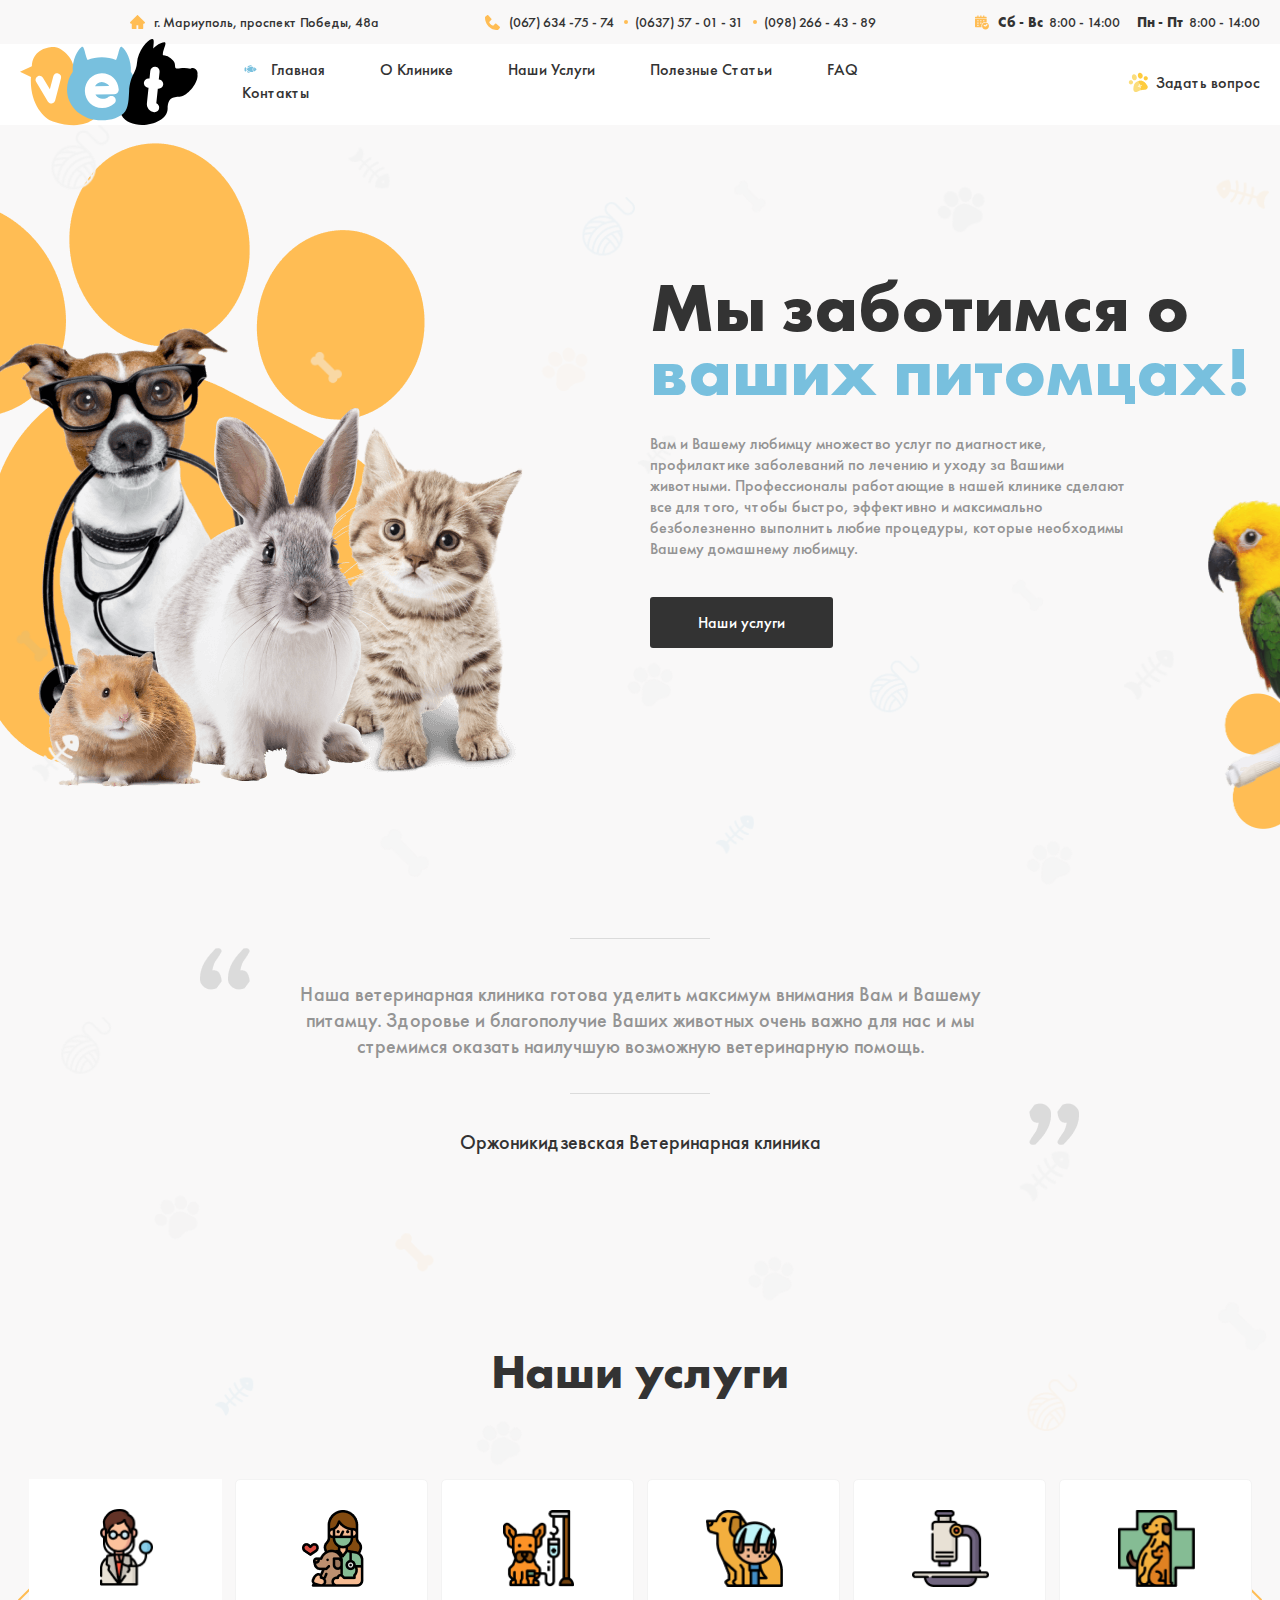
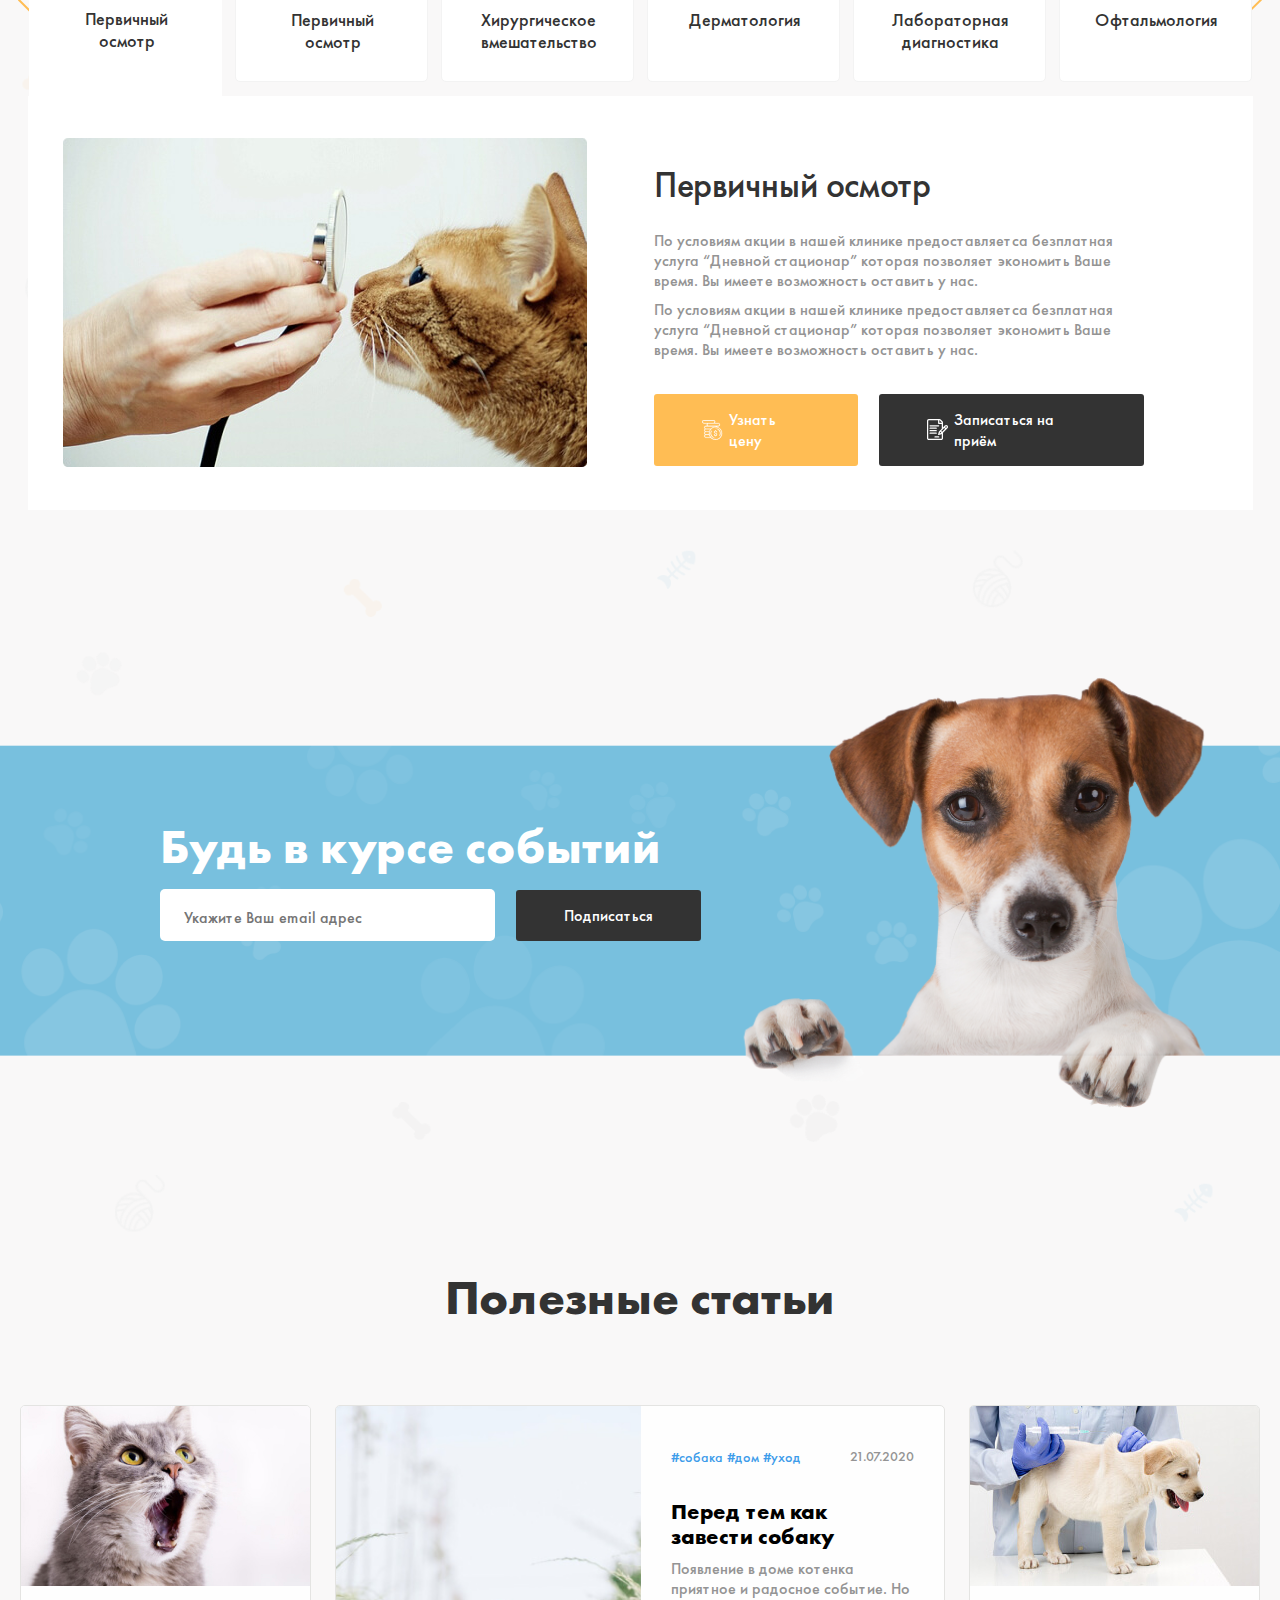
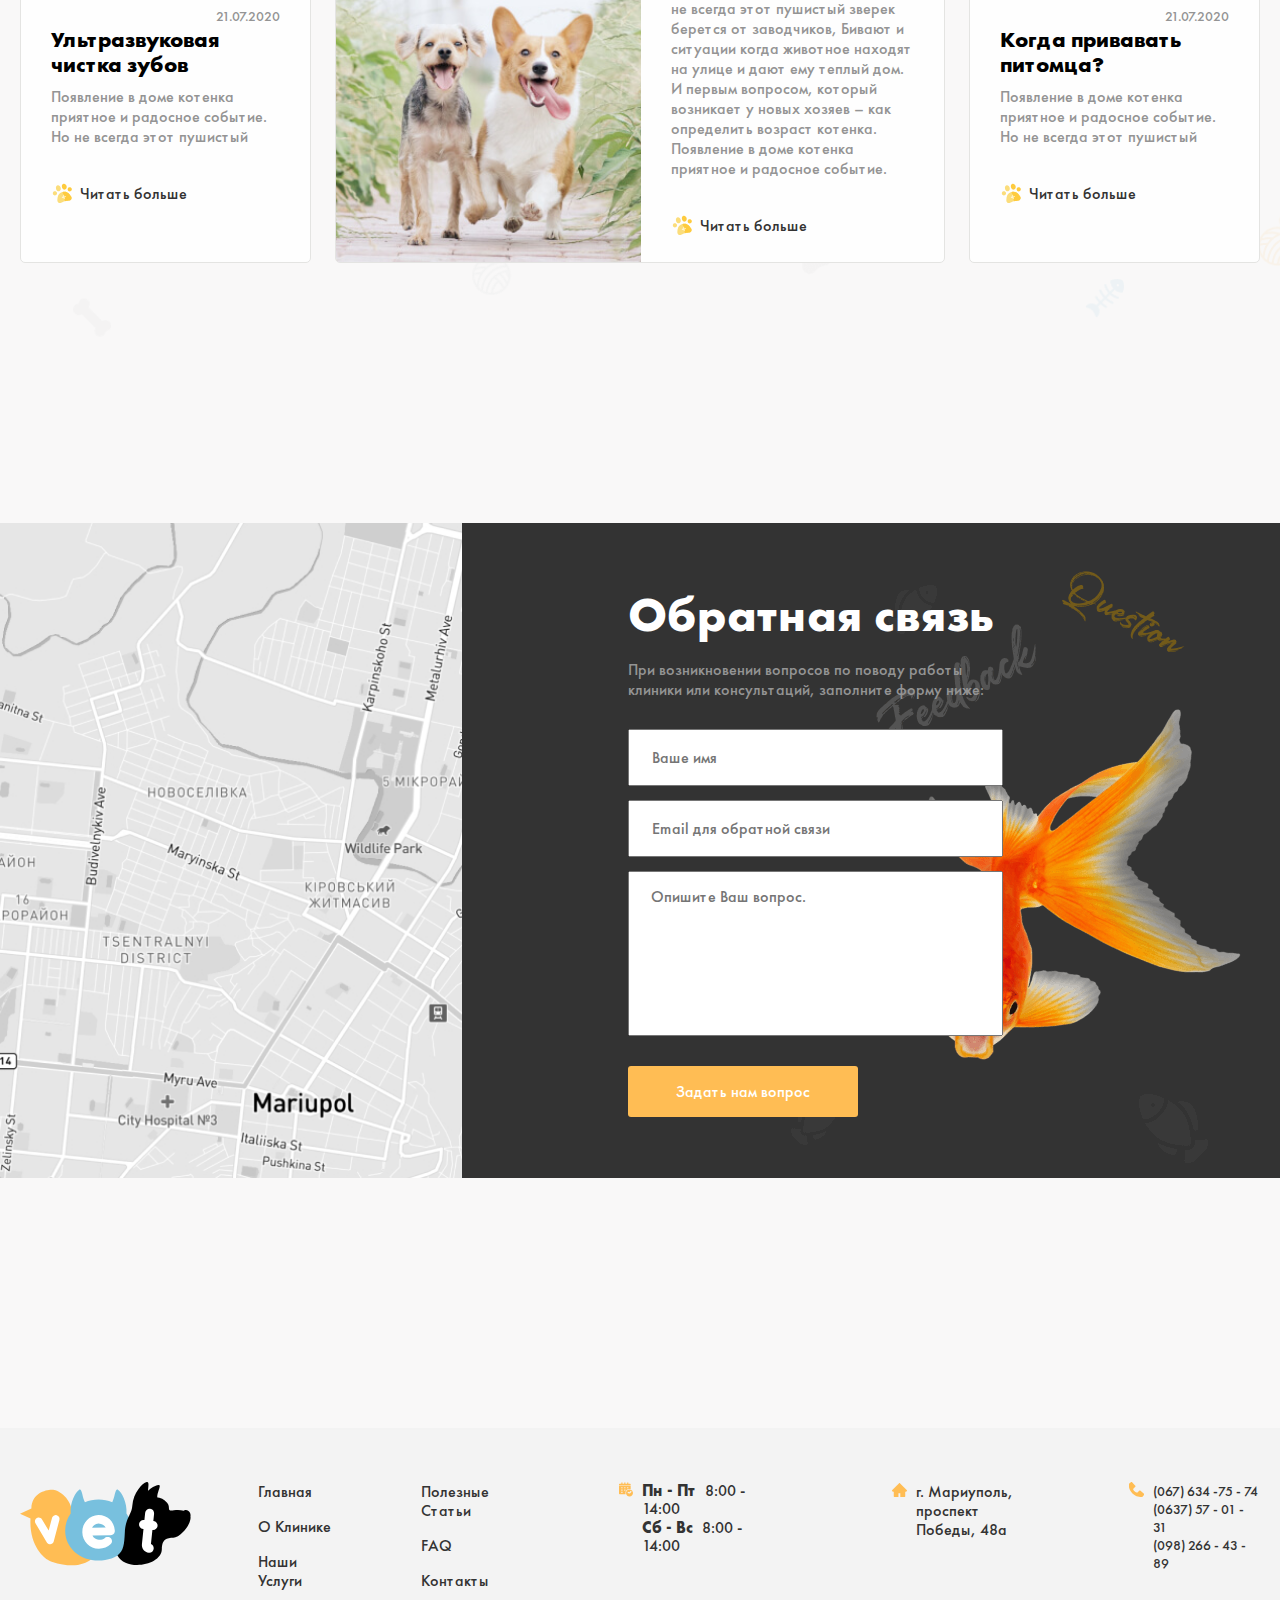
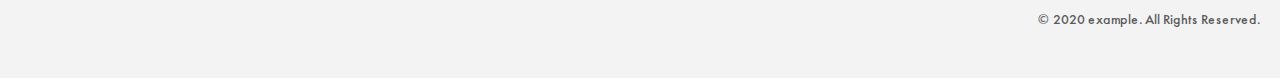
==== index.html @ fc218522 "first commit" ====
<!DOCTYPE html>
<html lang="en">

<head>
  <meta charset="UTF-8" />
  <meta name="viewport" content="width=device-width, initial-scale=1.0" />
  <title>Document</title>
  <!-- <link rel="stylesheet" href="./css/normalize.css" /> -->
  <link rel="stylesheet" href="./css/style.min.css">
  <!-- <link rel="stylesheet" href="./css/style.css" /> -->
</head>

<body>
  <!-- header site-->
  <header class="header">
    <div class="header__top">
      <div class="container header__top-container">
        <address class="header__top-address">г. Мариуполь, проспект Победы, 48а
        </address>
        <ul class="header__top-tel-list">
          <li class="header__top-tel-item">
            <a class="phone-link" href="tel:+0676347574">(067) 634 -75 - 74
            </a>
          </li>
          <li class="header__top-tel-item">
            <a class="phone-link" href="tel:+063757131">(0637) 57 - 01 - 31
            </a>
          </li>
          <li class="header__top-tel-item">
            <a class="phone-link" href="tel:+0982664389">(098) 266 - 43 - 89
            </a>
          </li>
        </ul>
        <ul class="header__top-time-list">
          <li class="header__top-time-item">
            <p class="header__top-time-text">
              <span class="time-day">Сб - Вс
              </span> 8:00 - 14:00</p>
          </li>
          <li class="header__top-time-item">
            <p class="header__top-time-text">
              <span class="time-day">Пн - Пт
              </span> 8:00 - 14:00</p>
          </li>
        </ul>
      </div>
    </div> <!-- header__top -->

    <div class="header__bottom ">
      <div class="container header__bottom-container">
        <nav class="nav">
          <a class="logo-link" href="index.html">
            <img class="logo-link__img" src="./img/logo.svg" alt="site logo" width="178" height="86">
          </a>
          <ul class="nav__list">
            <li class="nav__item nav__item--active ">
              <a class="nav__link" href="#">Главная</a>
            </li>
            <li class="nav__item">
              <a class="nav__link" href="#">О Клинике</a>
            </li>
            <li class="nav__item">
              <a class="nav__link" href="#">Наши Услуги</a>
            </li>
            <li class="nav__item">
              <a class="nav__link" href="#">Полезные Статьи</a>
            </li>
            <li class="nav__item">
              <a class="nav__link" href="#">FAQ</a>
            </li>
            <li class="nav__item">
              <a class="nav__link" href="#">Контакты</a>
            </li>
          </ul>
          <a href="#" class="nav__question-link">Задать вопрос</a>
        </nav>
      </div>
    </div> <!-- header__bottom -->
  </header>
  <main class="main">
    <!-- intro -->
    <section class="intro">
      <div class="container">
        <div class="intro__info">
          <h1 class="intro__header">Мы заботимся о <span class="intro__header-span">ваших питомцах!</span> </h1>
          <p class="intro_desc">Вам и Вашему любимцу множество услуг по диагностике, профилактике заболеваний по лечению
            и
            уходу за Вашими животными. Профессионалы работающие в нашей клинике сделают все для того, чтобы быстро,
            эффективно и максимально безболезненно выполнить любие процедуры, которые необходимы Вашему домашнему
            любимцу.
          </p>
          <a href="#" class="btn btn-dark">Наши услуги</a>
        </div>
      </div>
    </section>
    <!-- reviews -->
    <section class="reviews">
      <div class="container reviews__container">
        <h2 class="visually-hidden">Reviews section</h2>
        <div class="review__info">
          <blockquote class="review__text">Наша ветеринарная клиника готова уделить максимум внимания Вам и Вашему
            питамцу. Здоровье и благополучие Ваших животных очень важно для нас и мы стремимся оказать наилучшую
            возможную ветеринарную помощь.</blockquote>
          <h3 class="review__title">Оржоникидзевская Ветеринарная клиника</h3>
        </div>
      </div>
    </section>
    <!-- services -->
    <section class="services">
      <div class="container services_container ">
        <h2 class="services__header">Наши услуги</h2>
        <button class="pagination__btn pagination__btn--prev" type="button" aria-label="prev button">
          <img class="pagination_img" src="./img/arrow-prev.svg" alt="arrow pre image" width="14" height="26">
        </button>
        <button class="pagination__btn pagination__btn--next" type="button" aria-label="next button">
          <img class="pagination_img" src="./img/arrow-next.svg" alt="arrow next  image" width="14" height="26">
        </button>
        <div class="slider">
          <ul class="services__top-list">
            <li class="services__top-list-item services__top-list-item--doctor services__top-list-item--active">
              <a href="#" class="services__top-list-link ">
                Первичный осмотр
              </a>
            </li>
            <li class="services__top-list-item services__top-list-item--show">
              <a href="#" class="services__top-list-link ">
                Первичный осмотр
              </a>
            </li>
            <li class="services__top-list-item services__top-list-item--operation">
              <a href="#" class="services__top-list-link ">
                Хирургическое вмешательство
              </a>
            </li>
            <li class="services__top-list-item services__top-list-item--dermo">
              <a href="#" class="services__top-list-link ">
                Дерматология
              </a>
            </li>
            <li class="services__top-list-item services__top-list-item--diag">
              <a href="#" class="services__top-list-link ">
                Лабораторная диагностика
              </a>
            </li>
            <li class="services__top-list-item services__top-list-item--plus">
              <a href="#" class="services__top-list-link ">
                Офтальмология </a>
            </li>
            <li class="none services__top-list-item services__top-list-item--show">
              <a href="#" class="services__top-list-link ">
                УЗИ
                диагностика
              </a>
            </li>
            <li class="none services__top-list-item services__top-list-item--operation">
              <a href="#" class="services__top-list-link ">
                Хирургическое вмешательство
              </a>
            </li>
            <li class="none services__top-list-item services__top-list-item--dermo">
              <a href="#" class="services__top-list-link ">
                Дерматология
              </a>
            </li>
            <li class="none services__top-list-item services__top-list-item--diag">
              <a href="#" class="services__top-list-link ">
                Лабораторная диагностика
              </a>
            </li>
            <li class="none services__top-list-item services__top-list-item--plus">
              <a href="#" class="services__top-list-link ">
                Офтальмология </a>
            </li>
          </ul>
          <ul class="services__bottom-list">
            <li class="none services__bottom-item">
              <img src="./img/slider-img.jpg" alt="slider img" class="services__bottom-img" width="524" height="329"
                srcset="./img/slider-img.jpg 1x, ./img/slider-img@2.jpg 2x">
              <div class="services__bottom-info">
                <h3 class="services__bottom-header">Первичный осмотр</h3>
                <p class="services__bottom-desc">
                  По условиям акции в нашей клинике предоставляетса безплатная услуга “Дневной стационар” которая
                  позволяет экономить Ваше время. Вы имеете возможность оставить у нас.
                </p>
                <p class="services__bottom-desc services__bottom-desc-last">
                  По условиям акции в нашей клинике предоставляетса безплатная услуга “Дневной стационар” которая
                  позволяет экономить Ваше время. Вы имеете возможность оставить у нас.
                </p>
                <div class="services__bottom-links">
                  <a href="#" class="btn btn-gold btn-money">Узнать цену</a>
                  <a href="#" class="btn btn-dark btn-apply">Записаться на приём</a>
                </div>
              </div>
            </li>
          </ul>
        </div>
      </div>
    </section>
    <!-- notifications -->
    <section class="notifications">
      <div class="container notifications_container">
        <div>
          <h2 class="notifications_header">Будь в курсе событий</h2>
          <form action="https://echo.htmlacademy.ru" method="POST" class="notifications_form">
            <input type="email" name="email" aria-label="email input" placeholder="Укажите Ваш email адрес"
              class="notifications_form-input" pattern="^([a-z0-9_\.-]+)@([\da-z\.-]+)\.([a-z\.]{2,6})$" required>
            <button class="btn btn-dark" type="submit" aria-label="subscribe button">Подписаться</button>
          </form>
        </div>
      </div>
    </section>
    <!-- articles -->
    <section class="articles">
      <div class="container">
        <h2 class="articles__header">Полезные статьи</h2>
        <ul class="articles__list">
          <li class="articles__item ">
            <img class="articles_img" src="./img/mushuk.jpg" alt="mushuk" width="305" height="180"
              srcset="./img/mushuk.jpg 1x, ./img/mushuk@2x.jpg 2x">
            <div class="articles_info">
              <div class="flex__time">
                <div class="hashtag">
                  <a href="#" class="hashtag__link">#собака</a>
                  <a href="#" class="hashtag__link">#дом</a>
                  <a href="#" class="hashtag__link">#уход </a>
                </div>
                <time class="articles__time" datetime="2001-05-15 19:00">21.07.2020</time>
              </div>
              <h3 class="articles__title">
                Ультразвуковая чистка зубов
              </h3>
              <p class="artices__desc">Появление в доме котенка приятное и радосное событие. Но не всегда этот пушистый
                зверек берется от заводчиков, Бивают и ситуации когда животное находят на улице и дают ему теплый дом. И
                первым вопросом, который возникает у новых хозяев – как определить возраст котенка. Появление в доме
                котенка приятное и радосное событие.</p>
              <a href="#" class="articles__link">Читать больше</a>
            </div>
          </li>
          <li class="articles__item articles__item--active">
            <img class="articles_img" src="./img/run.jpg" alt="run" width="305" height="180"
              srcset="./img/run.jpg 1x, ./img/run@2x.jpg 2x">
            <div class="articles_info">
              <div class="flex__time">
                <div class="hashtag">
                  <a href="#" class="hashtag__link">#собака</a>
                  <a href="#" class="hashtag__link">#дом</a>
                  <a href="#" class="hashtag__link">#уход </a>
                </div>
                <time class="articles__time" datetime="2001-05-15 19:00">21.07.2020</time>
              </div>
              <h3 class="articles__title">
                Перед тем как завести собаку </h3>
              <p class="artices__desc">Появление в доме котенка приятное и радосное событие. Но не всегда этот пушистый
                зверек берется от заводчиков, Бивают и ситуации когда животное находят на улице и дают ему теплый дом. И
                первым вопросом, который возникает у новых хозяев – как определить возраст котенка. Появление в доме
                котенка приятное и радосное событие.</p>
              <a href="#" class="articles__link">Читать больше</a>
            </div>
          </li>
          <li class="articles__item ">
            <img class="articles_img" src="./img/kuchuk-dori.jpg" alt="kuchuk dori " width="305" height="180"
              srcset="./img/kuchuk-dori.jpg 1x, ./img/kuchuk-dori@2x.jpg 2x">
            <div class="articles_info">
              <div class="flex__time">
                <div class="hashtag">
                  <a href="#" class="hashtag__link">#собака</a>
                  <a href="#" class="hashtag__link">#дом</a>
                  <a href="#" class="hashtag__link">#уход </a>
                </div>
                <time class="articles__time" datetime="2001-05-15 19:00">21.07.2020</time>
              </div>
              <h3 class="articles__title">
                Когда привавать питомца? </h3>
              <p class="artices__desc">Появление в доме котенка приятное и радосное событие. Но не всегда этот пушистый
                зверек берется от заводчиков, Бивают и ситуации когда животное находят на улице и дают ему теплый дом. И
                первым вопросом, который возникает у новых хозяев – как определить возраст котенка. Появление в доме
                котенка приятное и радосное событие..</p>
              <a href="#" class="articles__link">Читать больше</a>
            </div>
          </li>
        </ul>
      </div>
    </section>
    <!-- contact -->
    <section class="contact">
      <a href="https://yandex.uz/maps/-/CCh~UnA" class="map_link">
        <img class="map_img" src="./img/map.jpg" alt="yandex map " width="462" height="652"
          srcset="./img/map.jpg 1x, ./img/map@2x.jpg 2x">
      </a>
      <div class="contact__info">
        <h2 class="contact_header">Обратная связь</h2>
        <p class="contact_desc">При возникновении вопросов по поводу работы клиники или консультаций, заполните форму
          ниже:</p>
        <form action="https://echo.htmlacademy.ru" method="POST" class="contact_form">
          <input type="text" name="name" aria-label="name input" placeholder="Ваше имя" class="contact_form-input"
            required>
          <input type="email" name="email" aria-label="email input" placeholder="Email для обратной связи"
            class="contact_form-input" required>
          <textarea class="contact_form-textarea" name="textarea" aria-label="Опишите Ваш вопрос."
            placeholder="Опишите Ваш вопрос." minlength="3" required></textarea>
          <button class="btn btn-gold btn-contact" type="submit" aria-label="Задать нам вопрос">Задать нам
            вопрос</button>
        </form>
      </div>
    </section>
  </main>
  <footer class="footer">
    <div class="container ">
      <div class="footer_container">
        <a class="logo-link-footer" href="index.html">
          <img class="logo-link__img" src="./img/logo.svg" alt="site logo" width="178" height="86">
        </a>
        <ul class="nav__list-foter">
          <li class="nav__item-footer">
            <a class="nav__link-footer" href="#">Главная</a>
          </li>
          <li class="nav__item-footer">
            <a class="nav__link-footer" href="#">О Клинике</a>
          </li>
          <li class="nav__item-footer">
            <a class="nav__link-footer" href="#">Наши Услуги</a>
          </li>
        </ul>
        <ul class="nav__list-foter">
          <li class="nav__item-footer">
            <a class="nav__link-footer" href="#">Полезные Статьи</a>
          </li>
          <li class="nav__item-footer">
            <a class="nav__link-footer" href="#">FAQ</a>
          </li>
          <li class="nav__item-footer">
            <a class="nav__link-footer" href="#">Контакты</a>
          </li>
        </ul>
        <div class="footer-time-list-wrapper">
          <ul class=" footer-time-list ">
            <li class="footer-time-item">
              <p class="footer-time-text">
                <span class="time-day">Пн - Пт
                </span> 8:00 - 14:00</p>
            </li>
            <li class="footer-time-item">
              <p class="footer-time-text">
                <span class="time-day">Сб - Вс
                </span> 8:00 - 14:00</p>
            </li>
          </ul>
        </div>
        <address class="footer-address">г. Мариуполь, проспект Победы, 48а
        </address>
        <div class="footer-tel-list-wrapper">
          <ul class="footer-tel-list ">
            <li class="footer-tel-item footer-tel-item">
              <a class="footer-phone-link" href="tel:+0676347574">(067) 634 -75 - 74
              </a>
            </li>
            <li class="footer-tel-item">
              <a class="footer-phone-link" href="tel:+063757131">(0637) 57 - 01 - 31
              </a>
            </li>
            <li class="footer-tel-item">
              <a class="footer-phone-link" href="tel:+0982664389">(098) 266 - 43 - 89
              </a>
            </li>
          </ul>
        </div>
      </div>
      <p class="copy">© 2020 example. All Rights Reserved.</p>
    </div>
  </footer>
</body>

</html>
---- css/style.min.css ----
/*! normalize.css v8.0.1 | MIT License | github.com/necolas/normalize.css */html{line-height:1.15;-webkit-text-size-adjust:100%}body{margin:0}main{display:block}h1{font-size:2em;margin:.67em 0}hr{-webkit-box-sizing:content-box;box-sizing:content-box;height:0;overflow:visible}pre{font-family:monospace,monospace;font-size:1em}a{background-color:transparent}abbr[title]{border-bottom:none;text-decoration:underline;-webkit-text-decoration:underline dotted;text-decoration:underline dotted}b,strong{font-weight:bolder}code,kbd,samp{font-family:monospace,monospace;font-size:1em}small{font-size:80%}sub,sup{font-size:75%;line-height:0;position:relative;vertical-align:baseline}sub{bottom:-.25em}sup{top:-.5em}img{border-style:none}button,input,optgroup,select,textarea{font-family:inherit;font-size:100%;line-height:1.15;margin:0}button,input{overflow:visible}button,select{text-transform:none}[type=button],[type=reset],[type=submit],button{-webkit-appearance:button}[type=button]::-moz-focus-inner,[type=reset]::-moz-focus-inner,[type=submit]::-moz-focus-inner,button::-moz-focus-inner{border-style:none;padding:0}[type=button]:-moz-focusring,[type=reset]:-moz-focusring,[type=submit]:-moz-focusring,button:-moz-focusring{outline:1px dotted ButtonText}fieldset{padding:.35em .75em .625em}legend{-webkit-box-sizing:border-box;box-sizing:border-box;color:inherit;display:table;max-width:100%;padding:0;white-space:normal}progress{vertical-align:baseline}textarea{overflow:auto}[type=checkbox],[type=radio]{-webkit-box-sizing:border-box;box-sizing:border-box;padding:0}[type=number]::-webkit-inner-spin-button,[type=number]::-webkit-outer-spin-button{height:auto}[type=search]{-webkit-appearance:textfield;outline-offset:-2px}[type=search]::-webkit-search-decoration{-webkit-appearance:none}::-webkit-file-upload-button{-webkit-appearance:button;font:inherit}details{display:block}summary{display:list-item}template{display:none}[hidden]{display:none}@font-face{font-family:"Futura PT Book";src:url(../fonts) format("woff2"),url(../fonts/FuturaPT-Book.woff) format("woff");font-weight:400;font-style:normal;font-display:swap}@font-face{font-family:"Futura PT";src:url(../fonts/FuturaPT-Bold.woff2) format("woff2"),url(../fonts/FuturaPT-Bold.woff) format("woff");font-weight:700;font-style:normal;font-display:swap}@font-face{font-family:"Futura PT";src:url(../fonts/FuturaPT-Medium.woff2) format("woff2"),url(../fonts/FuturaPT-Medium.woff) format("woff");font-weight:500;font-style:normal;font-display:swap}html{-webkit-box-sizing:border-box;box-sizing:border-box;scroll-behavior:smooth}*,::after,::before{-webkit-box-sizing:inherit;box-sizing:inherit}body{padding:0;margin:0;font-family:"Futura PT",Arial,sans-serif;font-size:16px;color:#333;background-color:#f9f8f8;background-image:url(../img/body-bg-left.png),url(../img/body-bg-right.png);background-repeat:no-repeat;background-size:870px 835px,320px 430px;background-position:left calc(50% - 520px) top 10px,right calc(50% - 700px) top 500px}img{max-width:100%;height:auto}.visually-hidden{position:absolute;width:1px;height:1px;margin:-1px;border:0;padding:0;clip:rect(0 0 0 0);overflow:hidden}.container{max-width:1350px;padding-left:20px;padding-right:20px;margin-left:auto;margin-right:auto}.header__top{padding-top:13px;padding-bottom:13px}.header__top-container{display:-webkit-box;display:-ms-flexbox;display:flex;-webkit-box-align:center;-ms-flex-align:center;align-items:center;-webkit-box-pack:end;-ms-flex-pack:end;justify-content:flex-end}.header__top-address{font-weight:500;font-style:normal;font-size:14px;line-height:18px;display:-webkit-box;display:-ms-flexbox;display:flex;-webkit-box-align:center;-ms-flex-align:center;align-items:center;margin-right:106px}.header__top-address::before{content:"";width:15px;height:15px;margin-right:9px;display:inline-block;vertical-align:baseline;background-image:url(../img/location-img.svg);background-repeat:no-repeat;background-position:center center;background-size:contain}.header__top-tel-list{margin-top:0;margin-bottom:0;margin-right:98px;padding-left:0;list-style:none;display:-webkit-box;display:-ms-flexbox;display:flex;-webkit-box-align:center;-ms-flex-align:center;align-items:center}.header__top-tel-list::before{content:"";width:15px;height:15px;display:inline-block;vertical-align:baseline;background-image:url(../img/tel-img.svg);background-repeat:no-repeat;background-position:center center;background-size:contain}.header__top-tel-item{margin-left:9px}.phone-link{display:block;text-decoration:none;color:#333;font-weight:500;font-size:14px;line-height:18px;display:-webkit-box;display:-ms-flexbox;display:flex;-webkit-box-align:center;-ms-flex-align:center;align-items:center}.phone-link:hover{color:#ffbd54}.phone-link:active{opacity:.6}.header__top-tel-item:not(:first-child) .phone-link::before{content:"";width:5px;height:5px;margin-right:7px;display:inline-block;vertical-align:baseline;background-image:url(../img/phone-link-img.svg);background-repeat:no-repeat;background-position:center center;background-size:4px 4px}.header__top-time-list{margin-top:0;margin-bottom:0;padding-left:0;list-style:none;display:-webkit-box;display:-ms-flexbox;display:flex;-webkit-box-align:center;-ms-flex-align:center;align-items:center}.header__top-time-list::before{content:"";width:15px;height:15px;margin-right:9px;display:inline-block;vertical-align:baseline;background-image:url(../img/working-time-img.svg);background-repeat:no-repeat;background-position:center center;background-size:contain}.header__top-time-item:not(:last-child){margin-right:17px}.header__top-time-text{font-weight:500;font-size:14px;line-height:18px;display:-webkit-box;display:-ms-flexbox;display:flex;-webkit-box-align:center;-ms-flex-align:center;align-items:center;margin-top:0;margin-bottom:0}.time-day{font-weight:700;margin-right:5px}.header__bottom{background-color:#fff;padding-top:15px;padding-bottom:20px}.header__bottom-container{display:-webkit-box;display:-ms-flexbox;display:flex;-webkit-box-align:center;-ms-flex-align:center;align-items:center}.nav{display:-webkit-box;display:-ms-flexbox;display:flex;-webkit-box-align:center;-ms-flex-align:center;align-items:center;width:100%;position:relative}.logo-link{position:absolute}.logo-link:hover{opacity:.8}.logo-link:active{opacity:.6}.logo-link__img{display:block;top:0;left:0}.nav__list{margin-top:0;margin-bottom:0;margin-left:auto;margin-right:160px;padding-left:0;list-style:none;display:-webkit-box;display:-ms-flexbox;display:flex;-webkit-box-align:center;-ms-flex-align:center;align-items:center;width:725px;-ms-flex-wrap:wrap;flex-wrap:wrap}.nav__item:not(:last-child){margin-right:55px}.nav__item{margin-bottom:2px}.nav__link{display:block;font-weight:500;text-decoration:none;font-size:16px;line-height:21px;color:#333;display:-webkit-box;display:-ms-flexbox;display:flex;-webkit-box-align:center;-ms-flex-align:center;align-items:center;position:relative}.nav__link::after{content:"";width:100%;height:4px;margin-right:14px;display:none;background-color:#f4ffad;position:absolute;bottom:0;left:0}.nav__link:hover::after{display:block}.nav__link:active{opacity:.6}.nav__link::before{content:"";width:15px;height:15px;margin-right:14px;display:none;background-image:url(../img/active-img.svg);background-repeat:no-repeat;background-position:center center;background-size:contain}.nav__item--active .nav__link::before{display:block}.nav__question-link{text-decoration:none;font-weight:500;font-size:16px;line-height:21px;text-align:right;color:#333;display:-webkit-box;display:-ms-flexbox;display:flex;-webkit-box-align:center;-ms-flex-align:center;align-items:center}.nav__question-link::before{content:"";width:24px;height:24px;margin-right:5px;display:inline-block;vertical-align:baseline;background-image:url(../img/pet.svg);background-repeat:no-repeat;background-position:center center;background-size:contain}.main{background-image:url(../img/bg.png);background-size:cover}.intro{padding-top:150px;padding-bottom:150px}.intro__info{width:610px;margin-left:auto}.intro__header{font-weight:700;font-size:70px;line-height:64px;color:#333;margin-top:0;margin-bottom:30px}.intro__header-span{color:#78c0de}.intro_desc{font-weight:400;font-size:16px;line-height:21px;color:#949494;margin-top:0;margin-bottom:38px;width:495px}.btn{padding:15px 48px;text-decoration:none;font-weight:500;font-size:16px;line-height:21px;color:#fff;border-radius:3px;border:none;display:-webkit-inline-box;display:-ms-inline-flexbox;display:inline-flex;-webkit-box-align:center;-ms-flex-align:center;align-items:center}.btn:hover{cursor:pointer}.btn:active{opacity:.6}.btn-dark{background-color:#333}.btn-dark:hover{color:#333;background-color:#ffbd54}.btn-gold:hover{color:#ffbd54;background-color:#333}.btn-gold{background-color:#ffbd54}.reviews{padding-top:140px;padding-bottom:140px}.reviews__container{background-image:url(../img/qosh-och.png),url(../img/qosh-yop.png);background-repeat:no-repeat;background-position:left 200px top 10px,right 200px bottom 10px}.review__info{width:753px;margin-left:auto;margin-right:auto;text-align:center}.review__text{font-weight:400;font-size:20px;line-height:26px;text-align:center;color:#949494;margin-top:0;margin-bottom:35px;margin-left:0;margin-right:0;padding-top:43px;padding-bottom:35px;position:relative}.review__text::before{content:"";width:140px;height:1px;display:inline-block;vertical-align:baseline;position:absolute;top:0;left:50%;-webkit-transform:translateX(-50%);-ms-transform:translateX(-50%);transform:translateX(-50%);background-color:#dbdbdb}.review__text::after{content:"";width:140px;height:1px;display:inline-block;vertical-align:baseline;position:absolute;bottom:0;left:50%;-webkit-transform:translateX(-50%);-ms-transform:translateX(-50%);transform:translateX(-50%);background-color:#dbdbdb}.review__title{font-weight:500;font-size:20px;line-height:26px;margin-top:0;margin-bottom:0}.services{padding-top:50px;padding-bottom:127px}.services_container{position:relative}.slider{width:1225px;margin-left:auto;margin-right:auto}.services__header{text-align:center;font-weight:700;font-size:48px;line-height:54px;color:#333;margin-bottom:80px;margin-top:0}.pagination__btn{border:none;background-color:transparent;width:50px;height:50px;display:block}.pagination_img{display:inline-block;vertical-align:middle}.pagination__btn:hover{background:#fff;cursor:pointer}.pagination__btn:active{opacity:.6}.pagination__btn--prev{position:absolute;top:30%;left:0}.pagination__btn--next{position:absolute;top:30%;right:0}.services__top-list{margin-top:0;margin-bottom:0;padding-left:0;list-style:none;display:-webkit-box;display:-ms-flexbox;display:flex;-webkit-box-pack:center;-ms-flex-pack:center;justify-content:center}.services__top-list-item:not(:nth-child(6)){margin-right:13px}.services__top-list-item{text-align:center;width:193px;min-height:201px;margin-bottom:14px;position:relative;z-index:1;border:1px solid #f3f3f3;border-radius:5px;background-color:#fff}.none{display:none}.services__top-list-item::after{content:"";background-color:#fff;display:none;height:16px;position:absolute;top:100%;left:0;right:0}.services__top-list-item--active::after{display:block}.services__top-list-item--active{border:none;border-radius:0}.services__top-list-link{height:100%;font-weight:500;font-size:18px;line-height:22px;color:#333;text-decoration:none;padding:30px 32px 28px 35px;display:block}.services__top-list-link:hover{opacity:.8}.services__top-list-link:active{opacity:.6}.services__top-list-link::before{content:"";display:block;width:100%;height:77px;background-repeat:no-repeat;background-position:center center;background-size:contain;margin-bottom:22px}.services__top-list-item--doctor .services__top-list-link::before{background-image:url(../img/doctor.png)}.services__top-list-item--show .services__top-list-link::before{background-image:url(../img/show.png)}.services__top-list-item--operation .services__top-list-link::before{background-image:url(../img/operatsiya.png)}.services__top-list-item--dermo .services__top-list-link::before{background-image:url(../img/dermo.png)}.services__top-list-item--diag .services__top-list-link::before{background-image:url(../img/diagnostics.png)}.services__top-list-item--plus .services__top-list-link::before{background-image:url(../img/+.png)}.services__bottom-list{margin-bottom:0;margin-top:0;list-style:none;padding-top:42px;padding-left:35px;padding-bottom:43px;background-color:#fff}.services__bottom-item{display:-webkit-box;display:-ms-flexbox;display:flex;-webkit-box-align:center;-ms-flex-align:center;align-items:center}.services__bottom-img{display:block;margin-right:67px}.services__bottom-info{width:490px}.services__bottom-header{font-weight:500;font-size:36px;line-height:20px}.services__bottom-desc{font-size:16px;line-height:20px;color:#949494;margin-top:0;margin-bottom:9px}.services__bottom-desc-last{margin-bottom:34px}.services__bottom-links{display:-webkit-box;display:-ms-flexbox;display:flex;-webkit-box-align:center;-ms-flex-align:center;align-items:center}.btn-money{margin-right:21px}.btn-money::before{content:"";display:block;width:22px;height:22px;margin-right:6px;background-image:url(../img/money.svg);background-repeat:no-repeat;background-position:center center;background-size:contain}.btn-apply::before{content:"";display:block;width:22px;height:22px;margin-right:6px;background-image:url(../img/doc.svg);background-repeat:no-repeat;background-position:center center;background-size:contain}.notifications{background-image:url(../img/notifi.png);background-repeat:no-repeat;background-position:center center;background-size:cover;padding-top:200px;padding-bottom:180px;position:relative}.notifications_container{width:1000px}.notifications_header{font-weight:700;font-size:48px;line-height:20px;color:#fff;margin-top:0;margin-bottom:32px}.notifications_form{display:-webkit-box;display:-ms-flexbox;display:flex;-webkit-box-align:center;-ms-flex-align:center;align-items:center}.notifications_form-input{outline:0;color:#949494;border:2px solid transparent;width:335px;padding-top:18px;padding-bottom:12px;padding-left:22px;margin-right:21px;border-radius:5px}.notifications_form-input:focus,.notifications_form-input:not(:placeholder-shown){border:2px solid #ffbd54;color:#333}.notifications_form-input:not(:placeholder-shown):invalid{border:2px solid #dc4d41;color:#dc4d41}.articles{padding-bottom:260px;padding-top:150px}.articles__header{font-weight:700;font-size:48px;line-height:54px;text-align:center;margin-bottom:80px;margin-top:0}.articles__list{margin-top:0;margin-bottom:0;padding-left:0;list-style:none;display:-webkit-box;display:-ms-flexbox;display:flex}.articles__item{overflow:hidden;width:305px;background-color:#fefefe;border:1px solid #e4e4e2;border-radius:5px;display:-webkit-box;display:-ms-flexbox;display:flex;-webkit-box-orient:vertical;-webkit-box-direction:normal;-ms-flex-direction:column;flex-direction:column}.articles__item:hover{-webkit-filter:drop-shadow(0 4px 4px rgba(0, 0, 0, .25));filter:drop-shadow(0 4px 4px rgba(0, 0, 0, .25))}.articles__item:active{-webkit-filter:drop-shadow(0 2px 2px rgba(0, 0, 0, .25));filter:drop-shadow(0 2px 2px rgba(0, 0, 0, .25))}.articles__item:not(:last-child){margin-right:24px}.articles_info{padding-left:30px;padding-right:30px;padding-bottom:3px}.articles_img{display:block;margin-bottom:21px;height:180px;-o-object-fit:cover;object-fit:cover}.articles__time{text-align:right;display:block;margin-bottom:2px;font-weight:500;font-size:14px;line-height:18px;color:#949494}.articles__title{font-weight:700;font-size:22px;line-height:25px;color:#000;width:185px;margin-top:0;margin-bottom:10px}.hashtag{display:none}.hashtag__link{font-size:14px;line-height:22px;color:#3d9cea;display:inline-block;vertical-align:baseline;text-decoration:none}.artices__desc{font-size:16px;line-height:20px;color:#949494;margin-top:0;margin-bottom:34px;height:60px;overflow:hidden;-o-text-overflow:ellipsis;text-overflow:ellipsis}.articles__link{font-weight:500;font-size:16px;color:#333;text-decoration:none;line-height:21px;display:-webkit-inline-box;display:-ms-inline-flexbox;display:inline-flex;-webkit-box-align:center;-ms-flex-align:center;align-items:center}.articles__link:hover{color:#ffbd54}.articles__link:active{color:#333;opacity:.7}.articles__link::before{content:"";width:24px;height:24px;margin-right:5px;display:inline-block;vertical-align:baseline;background-image:url(../img/pet.svg);background-repeat:no-repeat;background-position:center center;background-size:contain}.articles__item--active{-webkit-box-orient:horizontal;-webkit-box-direction:normal;-ms-flex-direction:row;flex-direction:row;width:640px}.articles__item--active .articles_info{padding-top:40px}.articles__item--active .flex__time{display:-webkit-box;display:-ms-flexbox;display:flex;-webkit-box-align:center;-ms-flex-align:center;align-items:center;-webkit-box-pack:justify;-ms-flex-pack:justify;justify-content:space-between;margin-bottom:31px}.articles__item--active .hashtag{display:block}.articles__item--active .artices__desc{height:auto;overflow:visible}.articles__item--active .articles_img{height:100%;-o-object-fit:cover;object-fit:cover}.contact{background-image:url(../img/contact.png);background-repeat:no-repeat;background-position:90% center;background-color:#333;display:-webkit-box;display:-ms-flexbox;display:flex;-webkit-box-align:center;-ms-flex-align:center;align-items:center;margin-bottom:250px}.map_link{margin-right:166px}.map_img{display:block}.contact__info{width:375px}.contact_header{font-weight:700;font-size:48px;line-height:62px;color:#fff;margin-top:0;margin-bottom:14px}.contact_desc{margin-top:0;margin-bottom:29px;font-size:16px;line-height:20px;color:#949494}.contact_form{display:-webkit-box;display:-ms-flexbox;display:flex;-webkit-box-orient:vertical;-webkit-box-direction:normal;-ms-flex-direction:column;flex-direction:column;-webkit-box-align:start;-ms-flex-align:start;align-items:flex-start}.contact_form-textarea{width:100%;height:165px;padding-top:16px;padding-bottom:16px;padding-left:22px;margin-bottom:30px;resize:none}.contact_form-input{width:100%;padding-top:16px;padding-bottom:16px;padding-left:22px;margin-bottom:14px;font-size:16px;line-height:21px;color:#949494}.footer{background-color:#f3f3f3;padding-top:54px;padding-bottom:50px}.footer_container{display:-webkit-box;display:-ms-flexbox;display:flex;-webkit-box-align:start;-ms-flex-align:start;align-items:flex-start;margin-bottom:20px}.logo-link-footer{margin-right:67px}.nav__list-foter{margin-top:0;margin-bottom:0;margin-right:80px;padding-left:0;list-style:none}.nav__item-footer:not(:last-child){margin-bottom:16px}.nav__link-footer{text-decoration:none;font-size:16px;line-height:19px;color:#333;display:block}.nav__link-footer:hover{color:#ffbd54}.nav__link-footer:active{color:rgba(51,51,51,.7)}.footer-tel-list-wrapper{display:-webkit-box;display:-ms-flexbox;display:flex;-webkit-box-align:start;-ms-flex-align:start;align-items:flex-start}.footer-tel-list-wrapper::before{content:"";width:15px;height:15px;margin-right:9px;display:inline-block;vertical-align:baseline;background-image:url(../img/tel-img.svg);background-repeat:no-repeat;background-position:center center;background-size:contain}.footer-tel-list{margin-top:0;margin-bottom:0;padding-left:0;list-style:none}.footer-phone-link{display:block;text-decoration:none;font-weight:500;font-size:14px;line-height:18px;color:#333}.footer-time-list-wrapper{display:-webkit-box;display:-ms-flexbox;display:flex;-webkit-box-align:start;-ms-flex-align:start;align-items:flex-start;margin-right:110px}.footer-time-list-wrapper::before{content:"";width:15px;height:15px;margin-right:9px;display:inline-block;vertical-align:baseline;background-image:url(../img/working-time-img.svg);background-repeat:no-repeat;background-position:center center;background-size:contain}.footer-time-list{margin-top:0;margin-bottom:0;padding-left:0;list-style:none}.footer-address{width:157px;font-size:16px;line-height:19px;display:-webkit-box;display:-ms-flexbox;display:flex;-webkit-box-align:start;-ms-flex-align:start;align-items:flex-start;font-style:normal;color:#333;margin-right:87px}.footer-address::before{-ms-flex-negative:0;flex-shrink:0;content:"";width:15px;height:15px;margin-right:9px;display:inline-block;vertical-align:baseline;background-image:url(../img/location-img.svg);background-repeat:no-repeat;background-position:center center;background-size:contain}.copy{text-align:right;font-size:14px;line-height:18px;color:#5c5c5c;margin-top:0;margin-bottom:0}.footer-time-text{margin-top:0;margin-bottom:0}@media only screen and (-webkit-min-device-pixel-ratio:2),only screen and (-o-min-device-pixel-ratio:2/1),only screen and (min-device-pixel-ratio:2),only screen and (min-resolution:192dpi),only screen and (min-resolution:2dppx){body{background-image:url(../img/body-bg-left@2x.png),url(../img/body-bg-right@2x.png)}.main{background-image:url(../img/bg@2x.png)}.services__top-list-item--doctor .services__top-list-link::before{background-image:url(../img/doctor@2x.png)}.services__top-list-item--show .services__top-list-link::before{background-image:url(../img/show@2x.png)}.services__top-list-item--operation .services__top-list-link::before{background-image:url(../img/operatsiya@2x.png)}.services__top-list-item--dermo .services__top-list-link::before{background-image:url(../img/dermo@2x.png)}.services__top-list-item--diag .services__top-list-link::before{background-image:url(../img/diagnostics@2x.png)}.services__top-list-item--plus .services__top-list-link::before{background-image:url(../img/+@2x.png)}.contact{background-image:url(../img/contact@2x.png)}.reviews__container{background-image:url(../img/qosh-och@2x.png),url(../img/qosh-yop@2x.png)}}
---- css/style.css ----
@font-face {
  font-family: "Futura PT Book";
  src: url("../fonts/") format("woff2"),
    url("../fonts/FuturaPT-Book.woff") format("woff");
  font-weight: normal;
  font-style: normal;
  font-display: swap;
}

@font-face {
  font-family: "Futura PT";
  src: url("../fonts/FuturaPT-Bold.woff2") format("woff2"),
    url("../fonts/FuturaPT-Bold.woff") format("woff");
  font-weight: bold;
  font-style: normal;
  font-display: swap;
}

@font-face {
  font-family: "Futura PT";
  src: url("../fonts/FuturaPT-Medium.woff2") format("woff2"),
    url("../fonts/FuturaPT-Medium.woff") format("woff");
  font-weight: 500;
  font-style: normal;
  font-display: swap;
}

html {
  box-sizing: border-box;
  scroll-behavior: smooth;
}

*,
*::before,
*::after {
  box-sizing: inherit;
}

body {
  padding: 0;
  margin: 0;
  font-family: "Futura PT", "Arial", sans-serif;
  font-size: 16px;
  color: #333;
  background-color: #f9f8f8;
  background-image: url("../img/body-bg-left.png"),
    url("../img/body-bg-right.png");
  background-repeat: no-repeat;
  background-size: 870px 835px, 320px 430px;
  background-position: left calc(50% - 520px) top 10px,
    right calc(50% - 700px) top 500px;
}
img {
  max-width: 100%;
  height: auto;
}

.visually-hidden {
  position: absolute;
  width: 1px;
  height: 1px;
  margin: -1px;
  border: 0;
  padding: 0;
  clip: rect(0 0 0 0);
  overflow: hidden;
}

.container {
  max-width: 1350px;
  padding-left: 20px;
  padding-right: 20px;
  margin-left: auto;
  margin-right: auto;
}
/* header  */

/* .header__top */
.header__top {
  padding-top: 13px;
  padding-bottom: 13px;
}
.header__top-container {
  display: flex;
  align-items: center;
  justify-content: flex-end;
}
.header__top-address {
  font-weight: 500;
  font-style: normal;
  font-size: 14px;
  line-height: 18px;
  display: flex;
  align-items: center;
  margin-right: 106px;
}
.header__top-address::before {
  content: "";
  width: 15px;
  height: 15px;
  margin-right: 9px;
  display: inline-block;
  vertical-align: baseline;
  background-image: url("../img/location-img.svg");
  background-repeat: no-repeat;
  background-position: center center;
  background-size: contain;
}
.header__top-tel-list {
  margin-top: 0;
  margin-bottom: 0;
  margin-right: 98px;
  padding-left: 0;
  list-style: none;
  display: flex;
  align-items: center;
}
.header__top-tel-list::before {
  content: "";
  width: 15px;
  height: 15px;
  display: inline-block;
  vertical-align: baseline;
  background-image: url("../img/tel-img.svg");
  background-repeat: no-repeat;
  background-position: center center;
  background-size: contain;
}
.header__top-tel-item {
  margin-left: 9px;
}
.phone-link {
  display: block;
  text-decoration: none;
  color: #333333;
  font-weight: 500;
  font-size: 14px;
  line-height: 18px;
  display: flex;
  align-items: center;
}
.phone-link:hover {
  color: #ffbd54;
}
.phone-link:active {
  opacity: 0.6;
}
.header__top-tel-item:not(:first-child) .phone-link::before {
  content: "";
  width: 5px;
  height: 5px;
  margin-right: 7px;
  display: inline-block;
  vertical-align: baseline;
  background-image: url("../img/phone-link-img.svg");
  background-repeat: no-repeat;
  background-position: center center;
  background-size: 4px 4px;
}
.header__top-time-list {
  margin-top: 0;
  margin-bottom: 0;
  padding-left: 0;
  list-style: none;
  display: flex;
  align-items: center;
}
.header__top-time-list::before {
  content: "";
  width: 15px;
  height: 15px;
  margin-right: 9px;
  display: inline-block;
  vertical-align: baseline;
  background-image: url("../img/working-time-img.svg");
  background-repeat: no-repeat;
  background-position: center center;
  background-size: contain;
}
.header__top-time-item:not(:last-child) {
  margin-right: 17px;
}
.header__top-time-text {
  font-weight: 500;
  font-size: 14px;
  line-height: 18px;
  display: flex;
  align-items: center;
  margin-top: 0;
  margin-bottom: 0;
}
.time-day {
  font-weight: 700;
  margin-right: 5px;
}
/* .header__bottom */

.header__bottom {
  background-color: #ffffff;
  padding-top: 15px;
  padding-bottom: 20px;
}
.header__bottom-container {
  display: flex;
  align-items: center;
}
.nav {
  display: flex;
  align-items: center;
  width: 100%;
  position: relative;
}
.logo-link {
  position: absolute;
}
.logo-link:hover {
  opacity: 0.8;
}
.logo-link:active {
  opacity: 0.6;
}
.logo-link__img {
  display: block;
  top: 0;
  left: 0;
}
.nav__list {
  margin-top: 0;
  margin-bottom: 0;
  margin-left: auto;
  margin-right: 160px;
  padding-left: 0;
  list-style: none;
  display: flex;
  align-items: center;
  width: 725px;
  flex-wrap: wrap;
}
.nav__item:not(:last-child) {
  margin-right: 55px;
}
.nav__item {
  margin-bottom: 2px;
}
.nav__link {
  display: block;
  font-weight: 500;
  text-decoration: none;
  font-size: 16px;
  line-height: 21px;
  color: #333333;
  display: flex;
  align-items: center;
  position: relative;
}
.nav__link::after {
  content: "";
  width: 100%;
  height: 4px;
  margin-right: 14px;
  display: none;
  background-color: #f4ffad;
  position: absolute;
  bottom: 0;
  left: 0;
}
.nav__link:hover::after {
  display: block;
}
.nav__link:active {
  opacity: 0.6;
}
.nav__link::before {
  content: "";
  width: 15px;
  height: 15px;
  margin-right: 14px;
  display: none;
  background-image: url("../img/active-img.svg");
  background-repeat: no-repeat;
  background-position: center center;
  background-size: contain;
}
.nav__item--active .nav__link::before {
  display: block;
}
.nav__question-link {
  text-decoration: none;
  font-weight: 500;
  font-size: 16px;
  line-height: 21px;
  text-align: right;
  color: #333333;
  display: flex;
  align-items: center;
}
.nav__question-link::before {
  content: "";
  width: 24px;
  height: 24px;
  margin-right: 5px;
  display: inline-block;
  vertical-align: baseline;
  background-image: url("../img/pet.svg");
  background-repeat: no-repeat;
  background-position: center center;
  background-size: contain;
}
/* main */
.main {
  background-image: url("../img/bg.png");
  background-size: cover;
}

/* .intro */
.intro {
  padding-top: 150px;
  padding-bottom: 150px;
}
.intro__info {
  width: 610px;
  margin-left: auto;
}
.intro__header {
  font-weight: bold;
  font-size: 70px;
  line-height: 64px;
  color: #333333;
  margin-top: 0;
  margin-bottom: 30px;
}
.intro__header-span {
  color: #78c0de;
}
.intro_desc {
  font-weight: normal;
  font-size: 16px;
  line-height: 21px;
  color: #949494;
  margin-top: 0;
  margin-bottom: 38px;
  width: 495px;
}
.btn {
  padding: 15px 48px;
  text-decoration: none;
  font-weight: 500;
  font-size: 16px;
  line-height: 21px;
  color: #ffffff;
  border-radius: 3px;
  border: none;
  display: inline-flex;
  align-items: center;
}
.btn:hover {
  cursor: pointer;
}
.btn:active {
  opacity: 0.6;
}
.btn-dark {
  background-color: #333333;
}
.btn-dark:hover {
  color: #333333;
  background-color: #ffbd54;
}
.btn-gold:hover {
  color: #ffbd54;
  background-color: #333333;
}
.btn-gold {
  background-color: #ffbd54;
}

.reviews {
  padding-top: 140px;
  padding-bottom: 140px;
}
.reviews__container {
  background-image: url("../img/qosh-och.png"), url("../img/qosh-yop.png");
  background-repeat: no-repeat;
  background-position: left 200px top 10px, right 200px bottom 10px;
}
.review__info {
  width: 753px;
  margin-left: auto;
  margin-right: auto;
  text-align: center;
}
.review__text {
  font-weight: normal;
  font-size: 20px;
  line-height: 26px;
  text-align: center;
  color: #949494;
  margin-top: 0;
  margin-bottom: 35px;
  margin-left: 0;
  margin-right: 0;
  padding-top: 43px;
  padding-bottom: 35px;
  position: relative;
}
.review__text::before {
  content: "";
  width: 140px;
  height: 1px;
  display: inline-block;
  vertical-align: baseline;
  position: absolute;
  top: 0;
  left: 50%;
  transform: translateX(-50%);
  background-color: #dbdbdb;
}
.review__text::after {
  content: "";
  width: 140px;
  height: 1px;
  display: inline-block;
  vertical-align: baseline;
  position: absolute;
  bottom: 0;
  left: 50%;
  transform: translateX(-50%);
  background-color: #dbdbdb;
}
.review__title {
  font-weight: 500;
  font-size: 20px;
  line-height: 26px;
  margin-top: 0;
  margin-bottom: 0;
}
.services {
  padding-top: 50px;
  padding-bottom: 127px;
}
.services_container {
  position: relative;
}
.slider {
  width: 1225px;
  margin-left: auto;
  margin-right: auto;
}
.services__header {
  text-align: center;
  font-weight: bold;
  font-size: 48px;
  line-height: 54px;
  color: #333333;
  margin-bottom: 80px;
  margin-top: 0;
}
.pagination__btn {
  border: none;
  background-color: transparent;
  width: 50px;
  height: 50px;
  display: block;
}
.pagination_img {
  display: inline-block;
  vertical-align: middle;
}
.pagination__btn:hover {
  background: #ffffff;
  cursor: pointer;
}
.pagination__btn:active {
  opacity: 0.6;
}
.pagination__btn--prev {
  position: absolute;
  top: 30%;
  left: 0;
}
.pagination__btn--next {
  position: absolute;
  top: 30%;
  right: 0;
}
.services__top-list {
  margin-top: 0;
  margin-bottom: 0;
  padding-left: 0;
  list-style: none;
  display: flex;
  justify-content: center;
}
.services__top-list-item:not(:nth-child(6)) {
  margin-right: 13px;
}
.services__top-list-item {
  text-align: center;
  width: 193px;
  min-height: 201px;
  margin-bottom: 14px;
  position: relative;
  z-index: 1;
  border: 1px solid #f3f3f3;
  border-radius: 5px;
  background-color: #ffffff;
}
.none {
  display: none;
}
.services__top-list-item::after {
  content: "";
  background-color: #fff;
  display: none;
  height: 16px;
  position: absolute;
  top: 100%;
  left: 0;
  right: 0;
}
.services__top-list-item--active::after {
  display: block;
}
.services__top-list-item--active {
  border: none;
  border-radius: 0px;
}

.services__top-list-link {
  height: 100%;
  font-weight: 500;
  font-size: 18px;
  line-height: 22px;
  color: #333333;
  text-decoration: none;
  padding: 30px 32px 28px 35px;
  display: block;
}
.services__top-list-link:hover {
  opacity: 0.8;
}
.services__top-list-link:active {
  opacity: 0.6;
}
.services__top-list-link::before {
  content: "";
  display: block;
  width: 100%;
  height: 77px;
  background-repeat: no-repeat;
  background-position: center center;
  background-size: contain;
  margin-bottom: 22px;
}

.services__top-list-item--doctor .services__top-list-link::before {
  background-image: url("../img/doctor.png");
}
.services__top-list-item--show .services__top-list-link::before {
  background-image: url("../img/show.png");
}
.services__top-list-item--operation .services__top-list-link::before {
  background-image: url("../img/operatsiya.png");
}

.services__top-list-item--dermo .services__top-list-link::before {
  background-image: url("../img/dermo.png");
}
.services__top-list-item--diag .services__top-list-link::before {
  background-image: url("../img/diagnostics.png");
}
.services__top-list-item--plus .services__top-list-link::before {
  background-image: url("../img/+.png");
}
.services__bottom-list {
  margin-bottom: 0;
  margin-top: 0;
  list-style: none;
  padding-top: 42px;
  padding-left: 35px;
  padding-bottom: 43px;
  background-color: #fff;
}
.services__bottom-item {
  display: flex;
  align-items: center;
}
.services__bottom-img {
  display: block;
  margin-right: 67px;
}
.services__bottom-info {
  width: 490px;
}
.services__bottom-header {
  font-weight: 500;
  font-size: 36px;
  line-height: 20px;
}
.services__bottom-desc {
  font-size: 16px;
  line-height: 20px;
  color: #949494;
  margin-top: 0;
  margin-bottom: 9px;
}
.services__bottom-desc-last {
  margin-bottom: 34px;
}
.services__bottom-links {
  display: flex;
  align-items: center;
}
.btn-money {
  margin-right: 21px;
}
.btn-money::before {
  content: "";
  display: block;
  width: 22px;
  height: 22px;
  margin-right: 6px;
  background-image: url("../img/money.svg");
  background-repeat: no-repeat;
  background-position: center center;
  background-size: contain;
}
.btn-apply::before {
  content: "";
  display: block;
  width: 22px;
  height: 22px;
  margin-right: 6px;
  background-image: url("../img/doc.svg");
  background-repeat: no-repeat;
  background-position: center center;
  background-size: contain;
}
.notifications {
  background-image: url("../img/notifi.png");
  background-repeat: no-repeat;
  background-position: center center;
  background-size: cover;
  padding-top: 200px;
  padding-bottom: 180px;
  position: relative;
}
.notifications_container {
  width: 1000px;
}

.notifications_header {
  font-weight: bold;
  font-size: 48px;
  line-height: 20px;
  color: #ffffff;
  margin-top: 0;
  margin-bottom: 32px;
}
.notifications_form {
  display: flex;
  align-items: center;
}
.notifications_form-input {
  outline: none;
  color: #949494;
  border: 2px solid transparent;
  width: 335px;
  padding-top: 18px;
  padding-bottom: 12px;
  padding-left: 22px;
  margin-right: 21px;
  border-radius: 5px;
}
.notifications_form-input:not(:placeholder-shown),
.notifications_form-input:focus {
  border: 2px solid #ffbd54;
  color: #333333;
}
.notifications_form-input:not(:placeholder-shown):invalid {
  border: 2px solid #dc4d41;
  color: #dc4d41;
}

/* article */

.articles {
  padding-bottom: 260px;
  padding-top: 150px;
}
.articles__header {
  font-weight: bold;
  font-size: 48px;
  line-height: 54px;
  text-align: center;
  margin-bottom: 80px;
  margin-top: 0;
}
.articles__list {
  margin-top: 0;
  margin-bottom: 0;
  padding-left: 0;
  list-style: none;
  display: flex;
}
.articles__item {
  overflow: hidden;
  width: 305px;
  background-color: #fefefe;
  border: 1px solid #e4e4e2;
  border-radius: 5px;
  display: flex;
  flex-direction: column;
}
.articles__item:hover {
  filter: drop-shadow(0px 4px 4px rgba(0, 0, 0, 0.25));
}
.articles__item:active {
  filter: drop-shadow(0px 2px 2px rgba(0, 0, 0, 0.25));
}
.articles__item:not(:last-child) {
  margin-right: 24px;
}
.articles_info {
  padding-left: 30px;
  padding-right: 30px;
  padding-bottom: 3px;
}
.articles_img {
  display: block;
  margin-bottom: 21px;
  height: 180px;
  object-fit: cover;
}
.articles__time {
  text-align: right;
  display: block;
  margin-bottom: 2px;
  font-weight: 500;
  font-size: 14px;
  line-height: 18px;
  color: #949494;
}
.articles__title {
  font-weight: bold;
  font-size: 22px;
  line-height: 25px;
  color: #000000;
  width: 185px;
  margin-top: 0;
  margin-bottom: 10px;
}
.hashtag {
  display: none;
}
.hashtag__link {
  font-size: 14px;
  line-height: 22px;
  color: #3d9cea;
  display: inline-block;
  vertical-align: baseline;
  text-decoration: none;
}
.artices__desc {
  font-size: 16px;
  line-height: 20px;
  color: #949494;
  margin-top: 0;
  margin-bottom: 34px;
  height: 60px;
  overflow: hidden;
  text-overflow: ellipsis;
}
.articles__link {
  font-weight: 500;
  font-size: 16px;
  color: #333333;
  text-decoration: none;
  line-height: 21px;
  display: inline-flex;
  align-items: center;
}
.articles__link:hover {
  color: #ffbd54;
}
.articles__link:active {
  color: #333333;
  opacity: 0.7;
}
.articles__link::before {
  content: "";
  width: 24px;
  height: 24px;
  margin-right: 5px;
  display: inline-block;
  vertical-align: baseline;
  background-image: url("../img/pet.svg");
  background-repeat: no-repeat;
  background-position: center center;
  background-size: contain;
}
.articles__item--active {
  flex-direction: row;
  width: 640px;
}
.articles__item--active .articles_info {
  padding-top: 40px;
}
.articles__item--active .flex__time {
  display: flex;
  align-items: center;
  justify-content: space-between;
  margin-bottom: 31px;
}
.articles__item--active .hashtag {
  display: block;
}
.articles__item--active .artices__desc {
  height: auto;
  overflow: visible;
}
.articles__item--active .articles_img {
  height: 100%;
  object-fit: cover;
}

.contact {
  background-image: url("../img/contact.png");
  background-repeat: no-repeat;
  background-position: 90% center;
  background-color: #333333;
  display: flex;
  align-items: center;
  margin-bottom: 250px;
}
.map_link {
  margin-right: 166px;
}
.map_img {
  display: block;
}
.contact__info {
  width: 375px;
}
.contact_header {
  font-weight: bold;
  font-size: 48px;
  line-height: 62px;
  color: #ffffff;
  margin-top: 0;
  margin-bottom: 14px;
}
.contact_desc {
  margin-top: 0;
  margin-bottom: 29px;
  font-size: 16px;
  line-height: 20px;
  color: #949494;
}
.contact_form {
  display: flex;
  flex-direction: column;
  align-items: flex-start;
}
.contact_form-textarea {
  width: 100%;
  height: 165px;
  padding-top: 16px;
  padding-bottom: 16px;
  padding-left: 22px;
  margin-bottom: 30px;
  resize: none;
}

.contact_form-input {
  width: 100%;
  padding-top: 16px;
  padding-bottom: 16px;
  padding-left: 22px;
  margin-bottom: 14px;
  font-size: 16px;
  line-height: 21px;
  color: #949494;
}

/* footer */
.footer {
  background-color: #f3f3f3;
  padding-top: 54px;
  padding-bottom: 50px;
}

.footer_container {
  display: flex;
  align-items: flex-start;
  margin-bottom: 20px;
}
.logo-link-footer {
  margin-right: 67px;
}
.nav__list-foter {
  margin-top: 0;
  margin-bottom: 0;
  margin-right: 80px;
  padding-left: 0;
  list-style: none;
}
.nav__item-footer:not(:last-child) {
  margin-bottom: 16px;
}
.nav__link-footer {
  text-decoration: none;
  font-size: 16px;
  line-height: 19px;
  color: #333333;
  display: block;
}
.nav__link-footer:hover {
  color: #ffbd54;
}
.nav__link-footer:active {
  color: rgba(51, 51, 51, 0.7);
}
.footer-tel-list-wrapper {
  display: flex;
  align-items: flex-start;
}
.footer-tel-list-wrapper::before {
  content: "";
  width: 15px;
  height: 15px;
  margin-right: 9px;
  display: inline-block;
  vertical-align: baseline;
  background-image: url("../img/tel-img.svg");
  background-repeat: no-repeat;
  background-position: center center;
  background-size: contain;
}
.footer-tel-list {
  margin-top: 0;
  margin-bottom: 0;
  padding-left: 0;
  list-style: none;
}
.footer-phone-link {
  display: block;
  text-decoration: none;
  font-weight: 500;
  font-size: 14px;
  line-height: 18px;
  color: #333333;
}
.footer-time-list-wrapper {
  display: flex;
  align-items: flex-start;
  margin-right: 110px;
}
.footer-time-list-wrapper::before {
  content: "";
  width: 15px;
  height: 15px;
  margin-right: 9px;
  display: inline-block;
  vertical-align: baseline;
  background-image: url("../img/working-time-img.svg");
  background-repeat: no-repeat;
  background-position: center center;
  background-size: contain;
}
.footer-time-list {
  margin-top: 0;
  margin-bottom: 0;
  padding-left: 0;
  list-style: none;
}
.footer-address {
  width: 157px;
  font-size: 16px;
  line-height: 19px;
  display: flex;
  align-items: flex-start;
  font-style: normal;
  color: #333333;
  margin-right: 87px;
}
.footer-address::before {
  flex-shrink: 0;
  content: "";
  width: 15px;
  height: 15px;
  margin-right: 9px;
  display: inline-block;
  vertical-align: baseline;
  background-image: url("../img/location-img.svg");
  background-repeat: no-repeat;
  background-position: center center;
  background-size: contain;
}
.copy {
  text-align: right;
  font-size: 14px;
  line-height: 18px;
  color: #5c5c5c;
  margin-top: 0;
  margin-bottom: 0;
}
.footer-time-text {
  margin-top: 0;
  margin-bottom: 0;
}
/* Retina */
@media only screen and (-webkit-min-device-pixel-ratio: 2),
  only screen and (min--moz-device-pixel-ratio: 2),
  only screen and (-o-min-device-pixel-ratio: 2/1),
  only screen and (min-device-pixel-ratio: 2),
  only screen and (min-resolution: 192dpi),
  only screen and (min-resolution: 2dppx) {
  body {
    background-image: url("../img/body-bg-left@2x.png"),
      url("../img/body-bg-right@2x.png");
  }
  .main {
    background-image: url("../img/bg@2x.png");
  }
  .services__top-list-item--doctor .services__top-list-link::before {
    background-image: url("../img/doctor@2x.png");
  }
  .services__top-list-item--show .services__top-list-link::before {
    background-image: url("../img/show@2x.png");
  }
  .services__top-list-item--operation .services__top-list-link::before {
    background-image: url("../img/operatsiya@2x.png");
  }
  .services__top-list-item--dermo .services__top-list-link::before {
    background-image: url("../img/dermo@2x.png");
  }
  .services__top-list-item--diag .services__top-list-link::before {
    background-image: url("../img/diagnostics@2x.png");
  }
  .services__top-list-item--plus .services__top-list-link::before {
    background-image: url("../img/+@2x.png");
  }

  .contact {
    background-image: url("../img/contact@2x.png");
  }
  .reviews__container {
    background-image: url("../img/qosh-och@2x.png"),
      url("../img/qosh-yop@2x.png");
  }
}
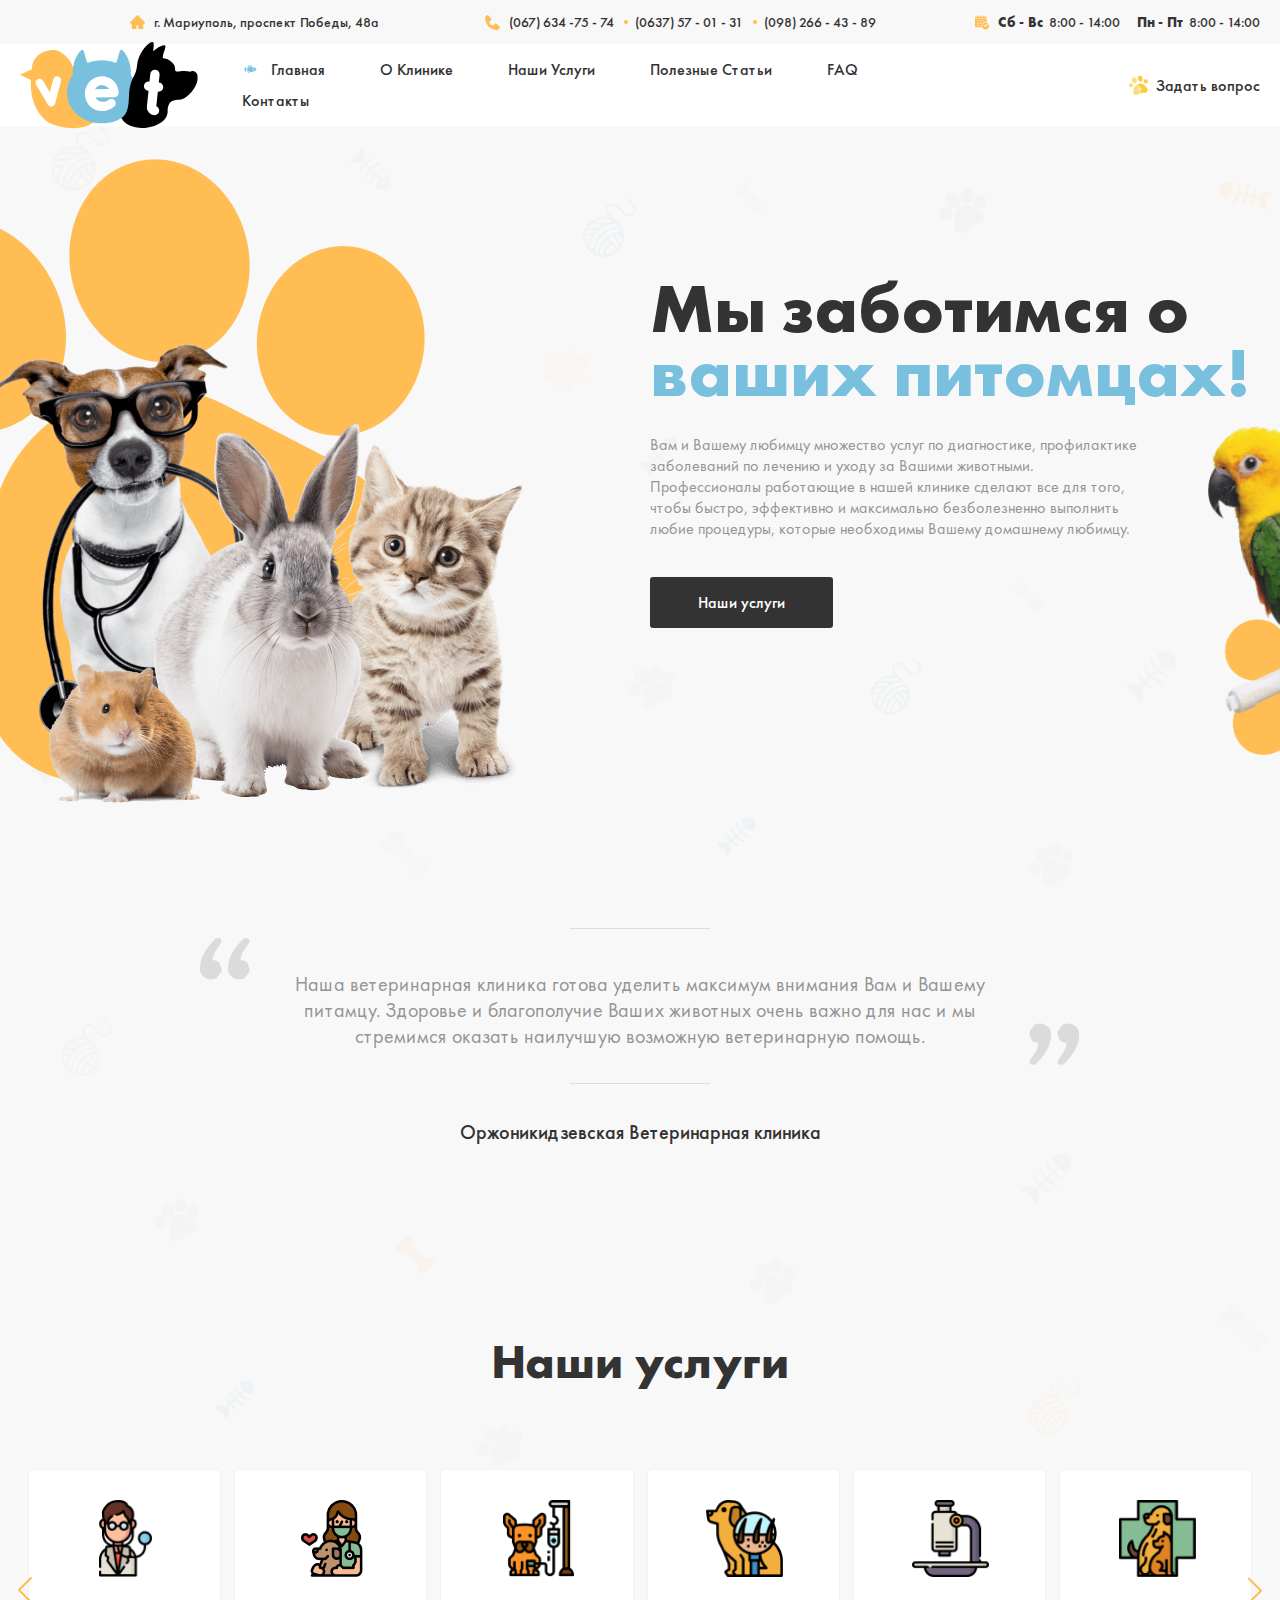
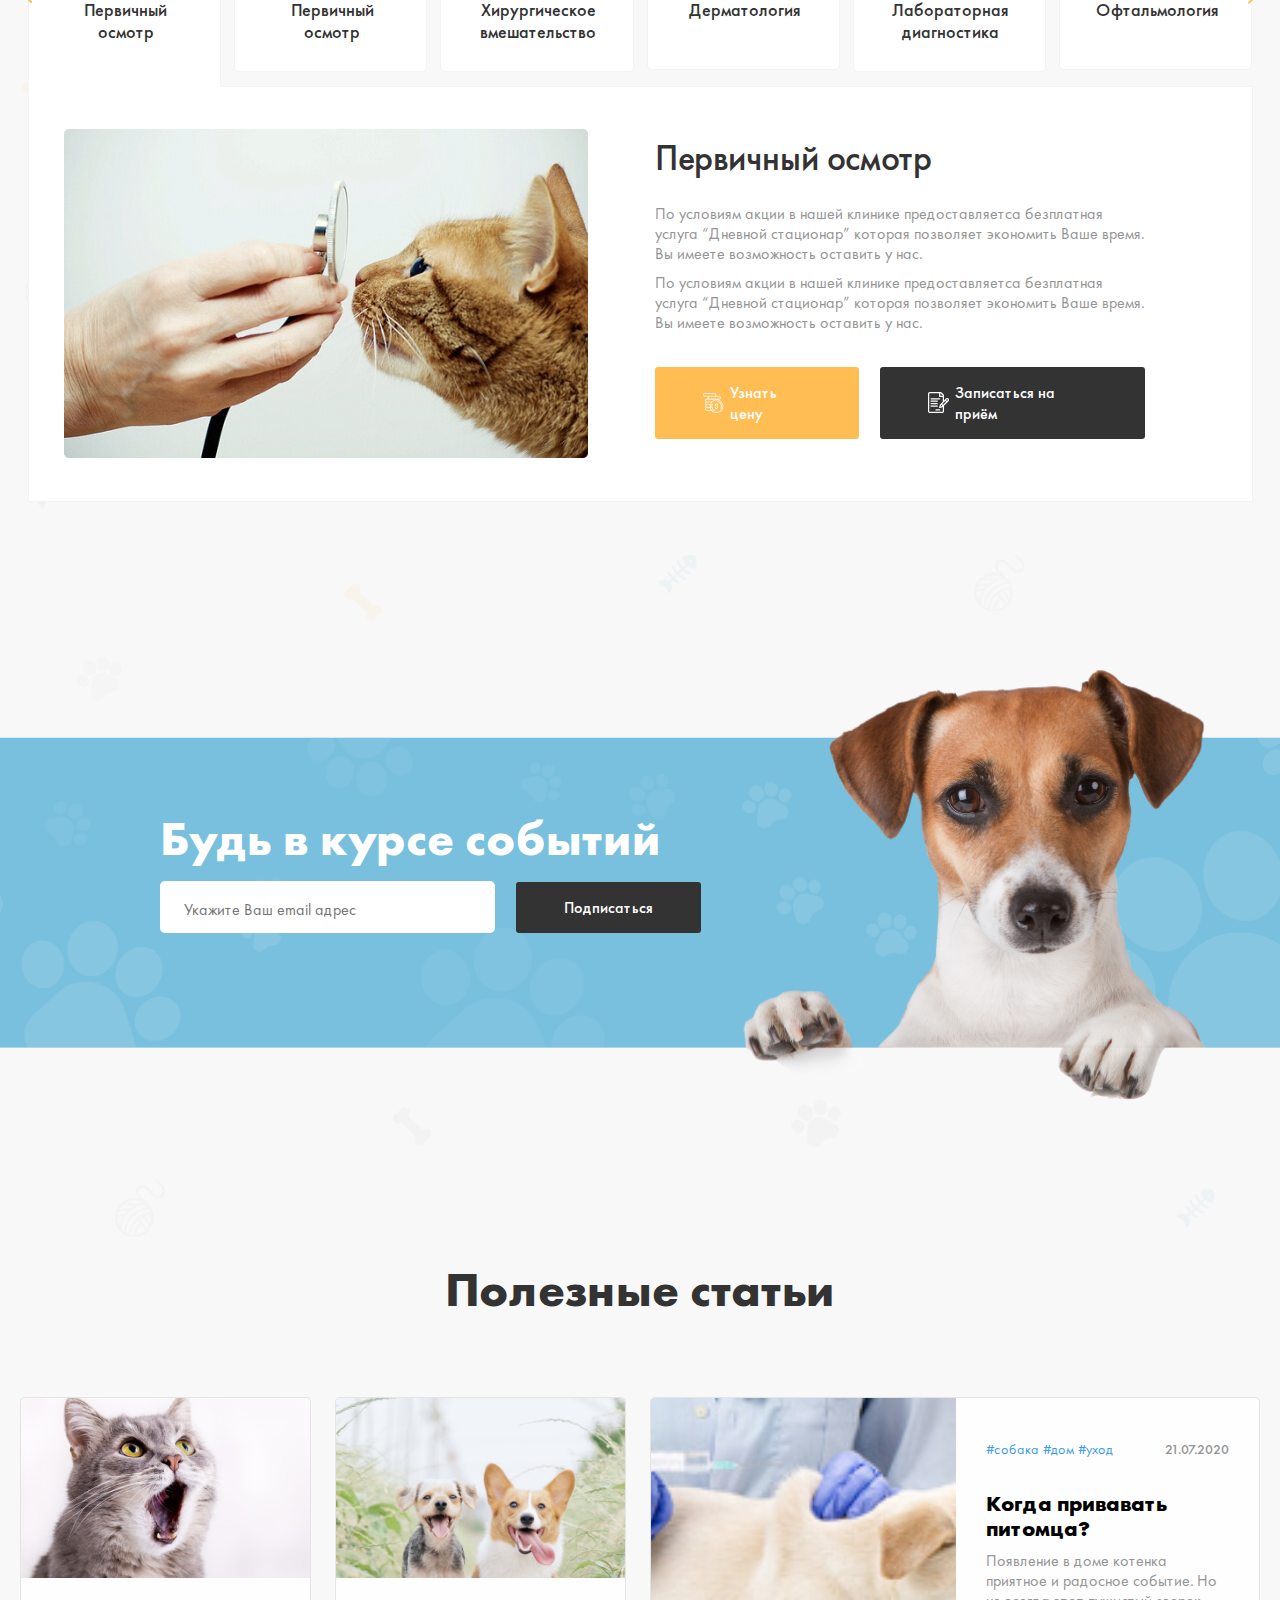
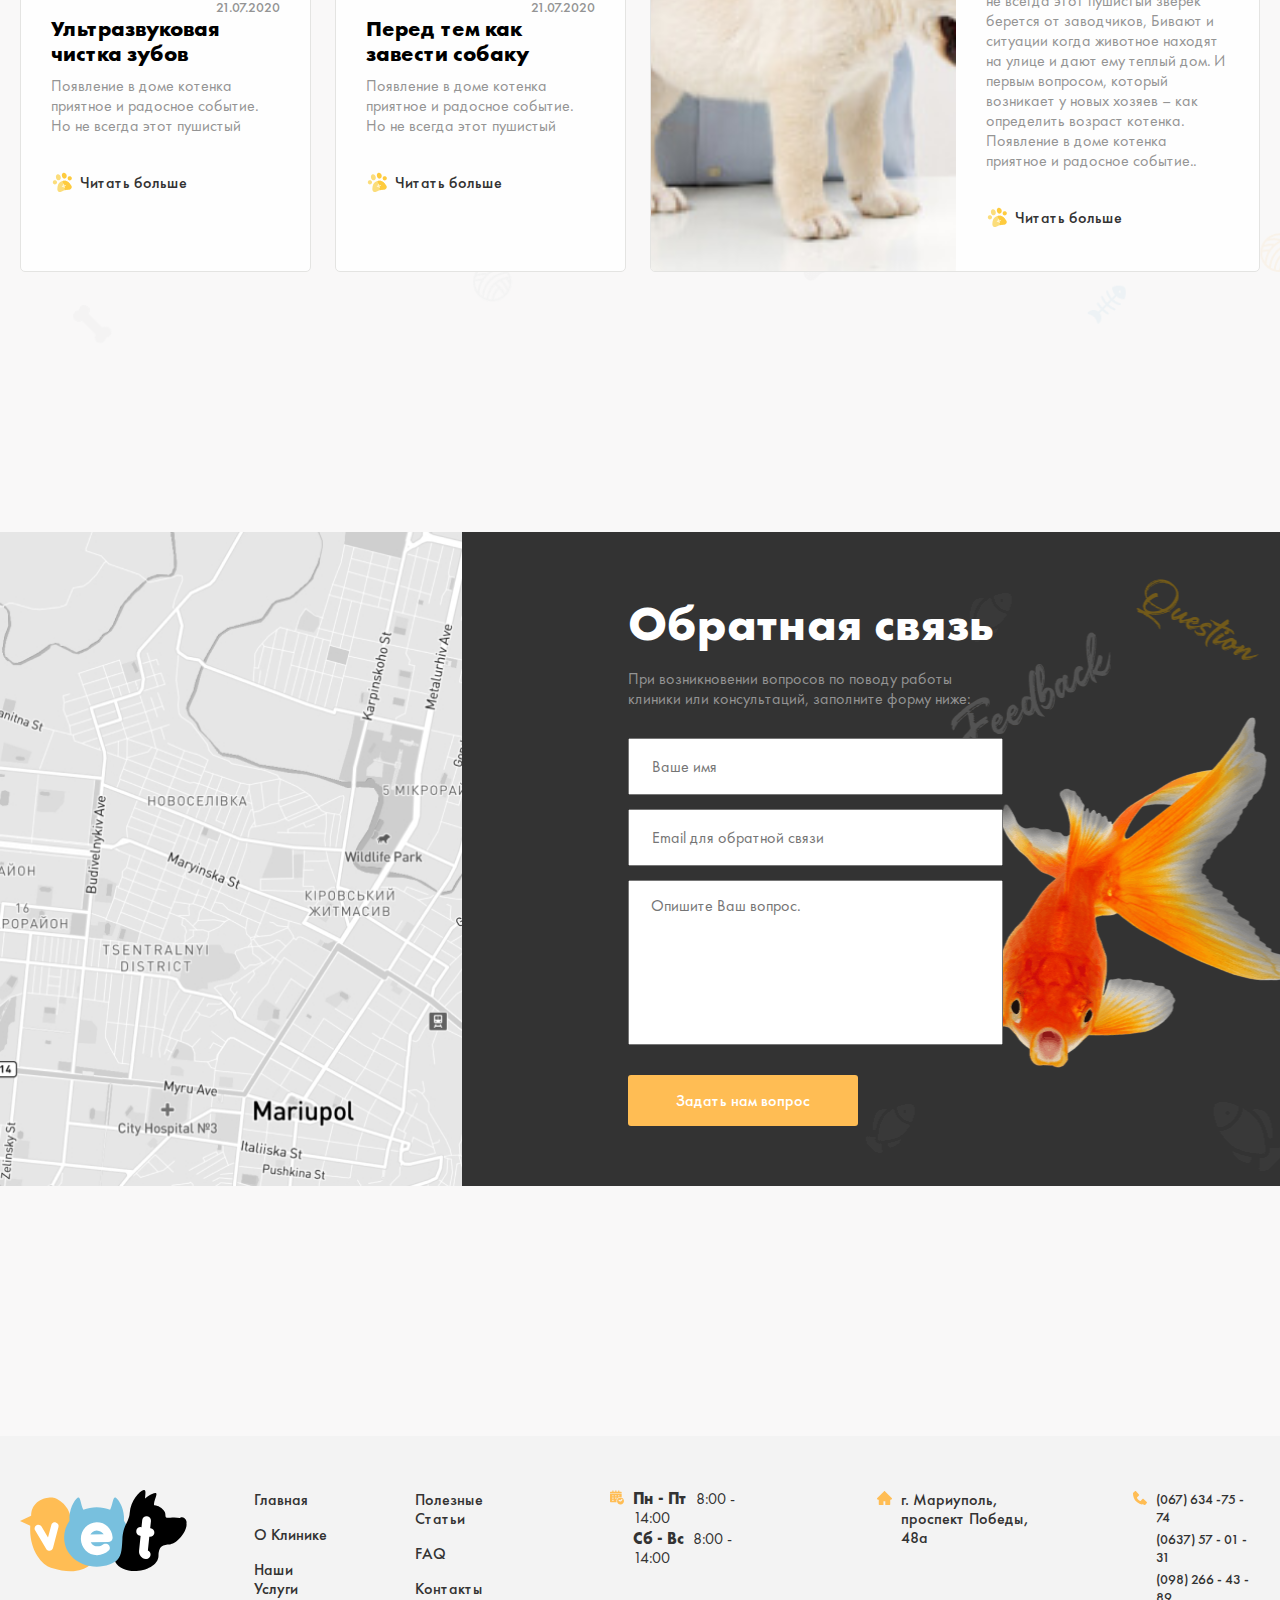
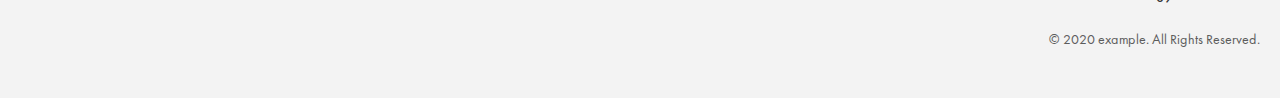
==== commit 3fd22b43: "fix bugs and issues" ====
--- a/index.html
+++ b/index.html
@@ -5,9 +5,9 @@
   <meta charset="UTF-8" />
   <meta name="viewport" content="width=device-width, initial-scale=1.0" />
   <title>Document</title>
-  <!-- <link rel="stylesheet" href="./css/normalize.css" /> -->
-  <link rel="stylesheet" href="./css/style.min.css">
-  <!-- <link rel="stylesheet" href="./css/style.css" /> -->
+  <link rel="stylesheet" href="./css/normalize.css" />
+  <!-- <link rel="stylesheet" href="./css/style.min.css"> -->
+  <link rel="stylesheet" href="./css/style.css" />
 </head>
 
 <body>
@@ -146,31 +146,7 @@
               <a href="#" class="services__top-list-link ">
                 Офтальмология </a>
             </li>
-            <li class="none services__top-list-item services__top-list-item--show">
-              <a href="#" class="services__top-list-link ">
-                УЗИ
-                диагностика
-              </a>
-            </li>
-            <li class="none services__top-list-item services__top-list-item--operation">
-              <a href="#" class="services__top-list-link ">
-                Хирургическое вмешательство
-              </a>
-            </li>
-            <li class="none services__top-list-item services__top-list-item--dermo">
-              <a href="#" class="services__top-list-link ">
-                Дерматология
-              </a>
-            </li>
-            <li class="none services__top-list-item services__top-list-item--diag">
-              <a href="#" class="services__top-list-link ">
-                Лабораторная диагностика
-              </a>
-            </li>
-            <li class="none services__top-list-item services__top-list-item--plus">
-              <a href="#" class="services__top-list-link ">
-                Офтальмология </a>
-            </li>
+
           </ul>
           <ul class="services__bottom-list">
             <li class="none services__bottom-item">
@@ -215,10 +191,10 @@
         <h2 class="articles__header">Полезные статьи</h2>
         <ul class="articles__list">
           <li class="articles__item ">
-            <img class="articles_img" src="./img/mushuk.jpg" alt="mushuk" width="305" height="180"
+            <img class="articles__img" src="./img/mushuk.jpg" alt="mushuk" width="305" height="180"
               srcset="./img/mushuk.jpg 1x, ./img/mushuk@2x.jpg 2x">
-            <div class="articles_info">
-              <div class="flex__time">
+            <div class="articles__info">
+              <div class="article__details">
                 <div class="hashtag">
                   <a href="#" class="hashtag__link">#собака</a>
                   <a href="#" class="hashtag__link">#дом</a>
@@ -236,11 +212,11 @@
               <a href="#" class="articles__link">Читать больше</a>
             </div>
           </li>
-          <li class="articles__item articles__item--active">
-            <img class="articles_img" src="./img/run.jpg" alt="run" width="305" height="180"
+          <li class="articles__item ">
+            <img class="articles__img" src="./img/run.jpg" alt="run" width="305" height="180"
               srcset="./img/run.jpg 1x, ./img/run@2x.jpg 2x">
-            <div class="articles_info">
-              <div class="flex__time">
+            <div class="articles__info">
+              <div class="article__details">
                 <div class="hashtag">
                   <a href="#" class="hashtag__link">#собака</a>
                   <a href="#" class="hashtag__link">#дом</a>
@@ -257,11 +233,11 @@
               <a href="#" class="articles__link">Читать больше</a>
             </div>
           </li>
-          <li class="articles__item ">
-            <img class="articles_img" src="./img/kuchuk-dori.jpg" alt="kuchuk dori " width="305" height="180"
+          <li class="articles__item articles__item--active">
+            <img class="articles__img" src="./img/kuchuk-dori.jpg" alt="kuchuk dori " width="305" height="180"
               srcset="./img/kuchuk-dori.jpg 1x, ./img/kuchuk-dori@2x.jpg 2x">
-            <div class="articles_info">
-              <div class="flex__time">
+            <div class="articles__info">
+              <div class="article__details">
                 <div class="hashtag">
                   <a href="#" class="hashtag__link">#собака</a>
                   <a href="#" class="hashtag__link">#дом</a>
--- a/css/style.css
+++ b/css/style.css
@@ -1,5 +1,5 @@
 @font-face {
-  font-family: "Futura PT Book";
+  font-family: "Futura PT";
   src: url("../fonts/") format("woff2"),
     url("../fonts/FuturaPT-Book.woff") format("woff");
   font-weight: normal;
@@ -43,12 +43,6 @@
   font-size: 16px;
   color: #333;
   background-color: #f9f8f8;
-  background-image: url("../img/body-bg-left.png"),
-    url("../img/body-bg-right.png");
-  background-repeat: no-repeat;
-  background-size: 870px 835px, 320px 430px;
-  background-position: left calc(50% - 520px) top 10px,
-    right calc(50% - 700px) top 500px;
 }
 img {
   max-width: 100%;
@@ -86,21 +80,19 @@
   justify-content: flex-end;
 }
 .header__top-address {
+  margin-right: 106px;
   font-weight: 500;
   font-style: normal;
   font-size: 14px;
   line-height: 18px;
   display: flex;
   align-items: center;
-  margin-right: 106px;
 }
 .header__top-address::before {
   content: "";
   width: 15px;
   height: 15px;
   margin-right: 9px;
-  display: inline-block;
-  vertical-align: baseline;
   background-image: url("../img/location-img.svg");
   background-repeat: no-repeat;
   background-position: center center;
@@ -119,8 +111,6 @@
   content: "";
   width: 15px;
   height: 15px;
-  display: inline-block;
-  vertical-align: baseline;
   background-image: url("../img/tel-img.svg");
   background-repeat: no-repeat;
   background-position: center center;
@@ -130,7 +120,6 @@
   margin-left: 9px;
 }
 .phone-link {
-  display: block;
   text-decoration: none;
   color: #333333;
   font-weight: 500;
@@ -170,8 +159,6 @@
   width: 15px;
   height: 15px;
   margin-right: 9px;
-  display: inline-block;
-  vertical-align: baseline;
   background-image: url("../img/working-time-img.svg");
   background-repeat: no-repeat;
   background-position: center center;
@@ -181,24 +168,23 @@
   margin-right: 17px;
 }
 .header__top-time-text {
+  margin-top: 0;
+  margin-bottom: 0;
   font-weight: 500;
   font-size: 14px;
   line-height: 18px;
   display: flex;
   align-items: center;
-  margin-top: 0;
-  margin-bottom: 0;
 }
 .time-day {
   font-weight: 700;
   margin-right: 5px;
 }
 /* .header__bottom */
-
 .header__bottom {
   background-color: #ffffff;
-  padding-top: 15px;
-  padding-bottom: 20px;
+  padding-top: 10px;
+  padding-bottom: 10px;
 }
 .header__bottom-container {
   display: flex;
@@ -236,12 +222,30 @@
   width: 725px;
   flex-wrap: wrap;
 }
+.nav__item {
+  margin-bottom: 5px;
+  margin-top: 5px;
+  display: flex;
+  align-items: center;
+}
 .nav__item:not(:last-child) {
   margin-right: 55px;
 }
-.nav__item {
-  margin-bottom: 2px;
-}
+.nav__item::before {
+  display: none;
+  content: "";
+  width: 15px;
+  height: 15px;
+  margin-right: 14px;
+  background-image: url("../img/active-img.svg");
+  background-repeat: no-repeat;
+  background-position: center center;
+  background-size: contain;
+}
+.nav__item--active::before {
+  display: block;
+}
+
 .nav__link {
   display: block;
   font-weight: 500;
@@ -249,17 +253,14 @@
   font-size: 16px;
   line-height: 21px;
   color: #333333;
-  display: flex;
-  align-items: center;
   position: relative;
 }
 .nav__link::after {
   content: "";
   width: 100%;
   height: 4px;
-  margin-right: 14px;
+  background-color: #f4ffad;
   display: none;
-  background-color: #f4ffad;
   position: absolute;
   bottom: 0;
   left: 0;
@@ -270,20 +271,7 @@
 .nav__link:active {
   opacity: 0.6;
 }
-.nav__link::before {
-  content: "";
-  width: 15px;
-  height: 15px;
-  margin-right: 14px;
-  display: none;
-  background-image: url("../img/active-img.svg");
-  background-repeat: no-repeat;
-  background-position: center center;
-  background-size: contain;
-}
-.nav__item--active .nav__link::before {
-  display: block;
-}
+
 .nav__question-link {
   text-decoration: none;
   font-weight: 500;
@@ -299,8 +287,6 @@
   width: 24px;
   height: 24px;
   margin-right: 5px;
-  display: inline-block;
-  vertical-align: baseline;
   background-image: url("../img/pet.svg");
   background-repeat: no-repeat;
   background-position: center center;
@@ -315,7 +301,13 @@
 /* .intro */
 .intro {
   padding-top: 150px;
-  padding-bottom: 150px;
+  padding-bottom: 200px;
+  background-image: url("../img/body-bg-left.png"),
+    url("../img/body-bg-right.png");
+  background-repeat: no-repeat;
+  background-size: 870px 835px, 320px 430px;
+  background-position: left calc(50% - 520px) top -100px,
+    right calc(50% - 700px) top 300px;
 }
 .intro__info {
   width: 610px;
@@ -337,9 +329,9 @@
   font-size: 16px;
   line-height: 21px;
   color: #949494;
+  width: 495px;
   margin-top: 0;
   margin-bottom: 38px;
-  width: 495px;
 }
 .btn {
   padding: 15px 48px;
@@ -352,6 +344,7 @@
   border: none;
   display: inline-flex;
   align-items: center;
+  transition: background-color 0.3s ease, color 0.3s ease;
 }
 .btn:hover {
   cursor: pointer;
@@ -375,13 +368,13 @@
 }
 
 .reviews {
-  padding-top: 140px;
+  padding-top: 100px;
   padding-bottom: 140px;
 }
 .reviews__container {
   background-image: url("../img/qosh-och.png"), url("../img/qosh-yop.png");
   background-repeat: no-repeat;
-  background-position: left 200px top 10px, right 200px bottom 10px;
+  background-position: left 200px top 10px, right 200px bottom 80px;
 }
 .review__info {
   width: 753px;
@@ -445,6 +438,7 @@
   width: 1225px;
   margin-left: auto;
   margin-right: auto;
+  overflow-x: hidden;
 }
 .services__header {
   text-align: center;
@@ -489,45 +483,30 @@
   padding-left: 0;
   list-style: none;
   display: flex;
+  align-items: flex-start;
   justify-content: center;
 }
-.services__top-list-item:not(:nth-child(6)) {
+.services__top-list-item:not(:last-child) {
   margin-right: 13px;
 }
 .services__top-list-item {
+  flex-grow: 1;
+  flex-shrink: 0;
   text-align: center;
   width: 193px;
   min-height: 201px;
-  margin-bottom: 14px;
-  position: relative;
-  z-index: 1;
   border: 1px solid #f3f3f3;
   border-radius: 5px;
   background-color: #ffffff;
 }
-.none {
-  display: none;
-}
-.services__top-list-item::after {
-  content: "";
-  background-color: #fff;
-  display: none;
-  height: 16px;
-  position: absolute;
-  top: 100%;
-  left: 0;
-  right: 0;
-}
-.services__top-list-item--active::after {
-  display: block;
-}
 .services__top-list-item--active {
-  border: none;
-  border-radius: 0px;
+  padding-bottom: 15px;
+  border-bottom: 1px solid transparent;
+  border-bottom-left-radius: 0px;
+  border-bottom-right-radius: 0px;
 }
 
 .services__top-list-link {
-  height: 100%;
   font-weight: 500;
   font-size: 18px;
   line-height: 22px;
@@ -573,13 +552,14 @@
   background-image: url("../img/+.png");
 }
 .services__bottom-list {
-  margin-bottom: 0;
-  margin-top: 0;
+  margin-top: -1px;
+  margin-bottom: 0;
   list-style: none;
   padding-top: 42px;
   padding-left: 35px;
   padding-bottom: 43px;
   background-color: #fff;
+  border: 1px solid #f3f3f3;
 }
 .services__bottom-item {
   display: flex;
@@ -593,6 +573,7 @@
   width: 490px;
 }
 .services__bottom-header {
+  margin-top: 0;
   font-weight: 500;
   font-size: 36px;
   line-height: 20px;
@@ -682,7 +663,7 @@
   color: #dc4d41;
 }
 
-/* article */
+/* articles */
 
 .articles {
   padding-bottom: 260px;
@@ -711,31 +692,31 @@
   border-radius: 5px;
   display: flex;
   flex-direction: column;
+  transition: filter 0.3s ease;
 }
 .articles__item:hover {
-  filter: drop-shadow(0px 4px 4px rgba(0, 0, 0, 0.25));
+  filter: drop-shadow(0px 2px 5px rgba(0, 0, 0, 0.2));
 }
 .articles__item:active {
-  filter: drop-shadow(0px 2px 2px rgba(0, 0, 0, 0.25));
+  filter: drop-shadow(0px 1px 1px rgba(0, 0, 0, 0.25));
 }
 .articles__item:not(:last-child) {
   margin-right: 24px;
 }
-.articles_info {
+.articles__info {
   padding-left: 30px;
   padding-right: 30px;
-  padding-bottom: 3px;
-}
-.articles_img {
-  display: block;
-  margin-bottom: 21px;
+  padding-top: 20px;
+  padding-bottom: 37px;
+}
+.articles__img {
+  display: block;
   height: 180px;
   object-fit: cover;
 }
 .articles__time {
   text-align: right;
   display: block;
-  margin-bottom: 2px;
   font-weight: 500;
   font-size: 14px;
   line-height: 18px;
@@ -779,6 +760,7 @@
   line-height: 21px;
   display: inline-flex;
   align-items: center;
+  transition: color 0.3s ease;
 }
 .articles__link:hover {
   color: #ffbd54;
@@ -799,14 +781,15 @@
   background-position: center center;
   background-size: contain;
 }
+/* actice article */
 .articles__item--active {
   flex-direction: row;
   width: 640px;
 }
-.articles__item--active .articles_info {
+.articles__item--active .articles__info {
   padding-top: 40px;
 }
-.articles__item--active .flex__time {
+.articles__item--active .article__details {
   display: flex;
   align-items: center;
   justify-content: space-between;
@@ -819,19 +802,18 @@
   height: auto;
   overflow: visible;
 }
-.articles__item--active .articles_img {
+.articles__item--active .articles__img {
   height: 100%;
-  object-fit: cover;
-}
-
+}
+/* contact form */
 .contact {
   background-image: url("../img/contact.png");
   background-repeat: no-repeat;
-  background-position: 90% center;
+  background-position: calc(50% + 200px) center;
   background-color: #333333;
-  display: flex;
-  align-items: center;
   margin-bottom: 250px;
+  display: flex;
+  align-items: center;
 }
 .map_link {
   margin-right: 166px;
@@ -912,6 +894,7 @@
   text-decoration: none;
   font-size: 16px;
   line-height: 19px;
+  font-weight: 500;
   color: #333333;
   display: block;
 }
@@ -943,6 +926,9 @@
   padding-left: 0;
   list-style: none;
 }
+.footer-tel-item {
+  margin-bottom: 4px;
+}
 .footer-phone-link {
   display: block;
   text-decoration: none;
@@ -968,6 +954,9 @@
   background-position: center center;
   background-size: contain;
 }
+.footer-time-item {
+  margin-bottom: 3px;
+}
 .footer-time-list {
   margin-top: 0;
   margin-bottom: 0;
@@ -975,9 +964,10 @@
   list-style: none;
 }
 .footer-address {
-  width: 157px;
+  width: 180px;
   font-size: 16px;
   line-height: 19px;
+  font-weight: 500;
   display: flex;
   align-items: flex-start;
   font-style: normal;
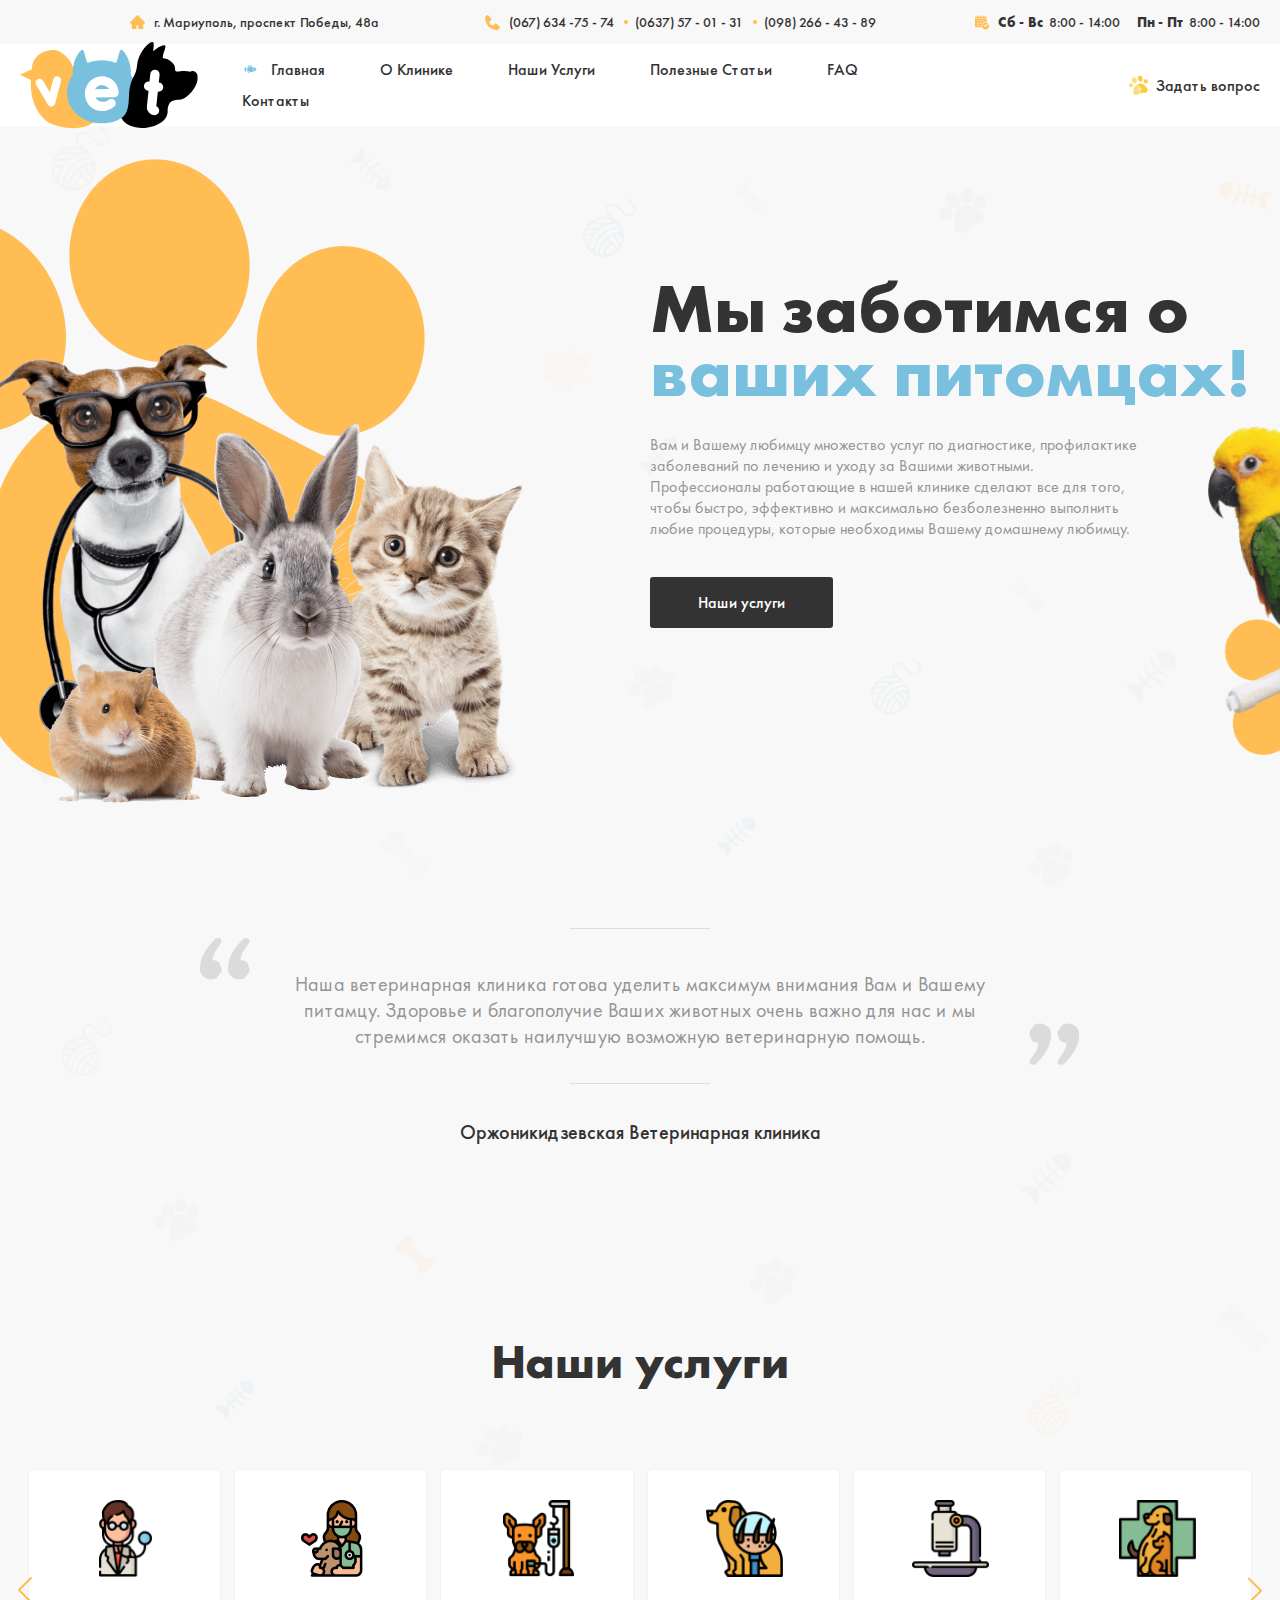
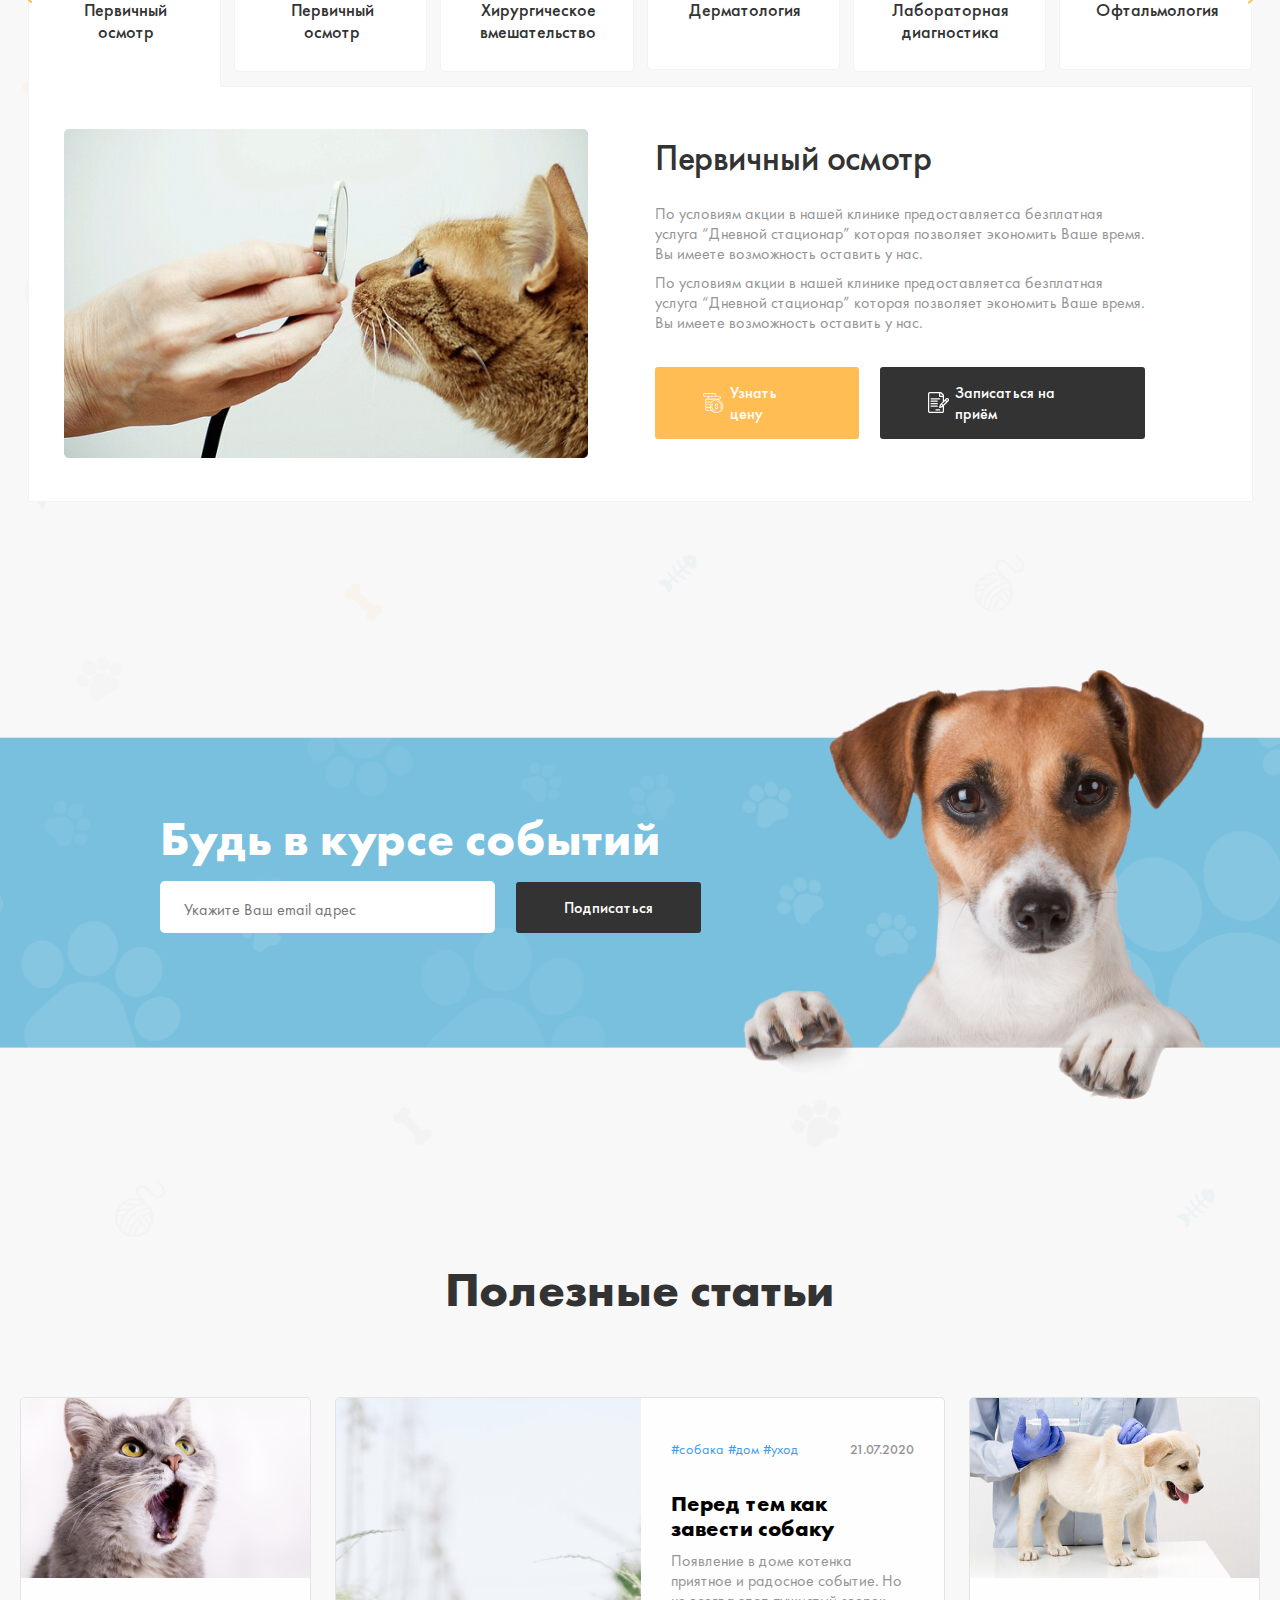
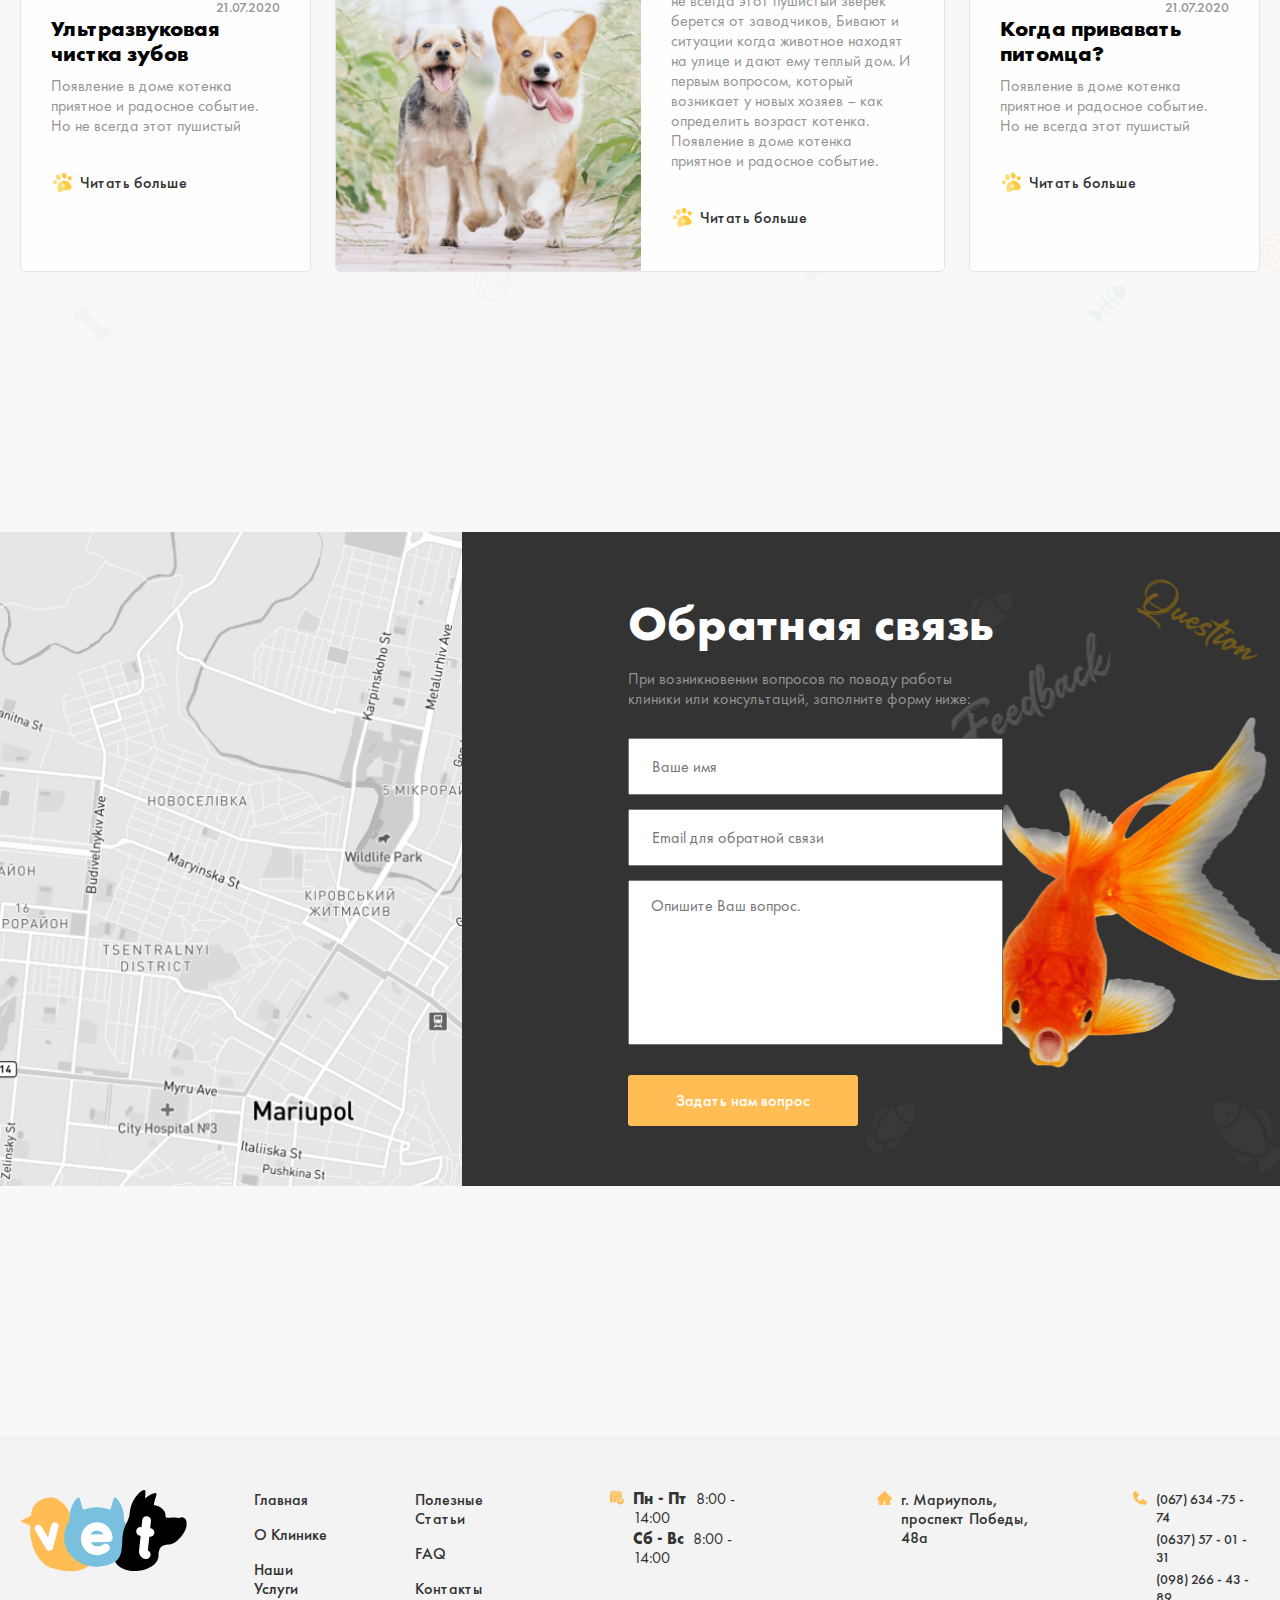
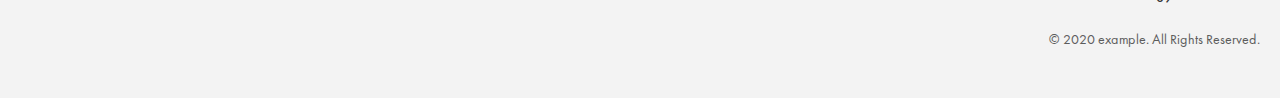
==== commit b318c0cf: "change active item in articles list" ====
--- a/index.html
+++ b/index.html
@@ -212,7 +212,7 @@
               <a href="#" class="articles__link">Читать больше</a>
             </div>
           </li>
-          <li class="articles__item ">
+          <li class="articles__item articles__item--active">
             <img class="articles__img" src="./img/run.jpg" alt="run" width="305" height="180"
               srcset="./img/run.jpg 1x, ./img/run@2x.jpg 2x">
             <div class="articles__info">
@@ -233,7 +233,7 @@
               <a href="#" class="articles__link">Читать больше</a>
             </div>
           </li>
-          <li class="articles__item articles__item--active">
+          <li class="articles__item ">
             <img class="articles__img" src="./img/kuchuk-dori.jpg" alt="kuchuk dori " width="305" height="180"
               srcset="./img/kuchuk-dori.jpg 1x, ./img/kuchuk-dori@2x.jpg 2x">
             <div class="articles__info">
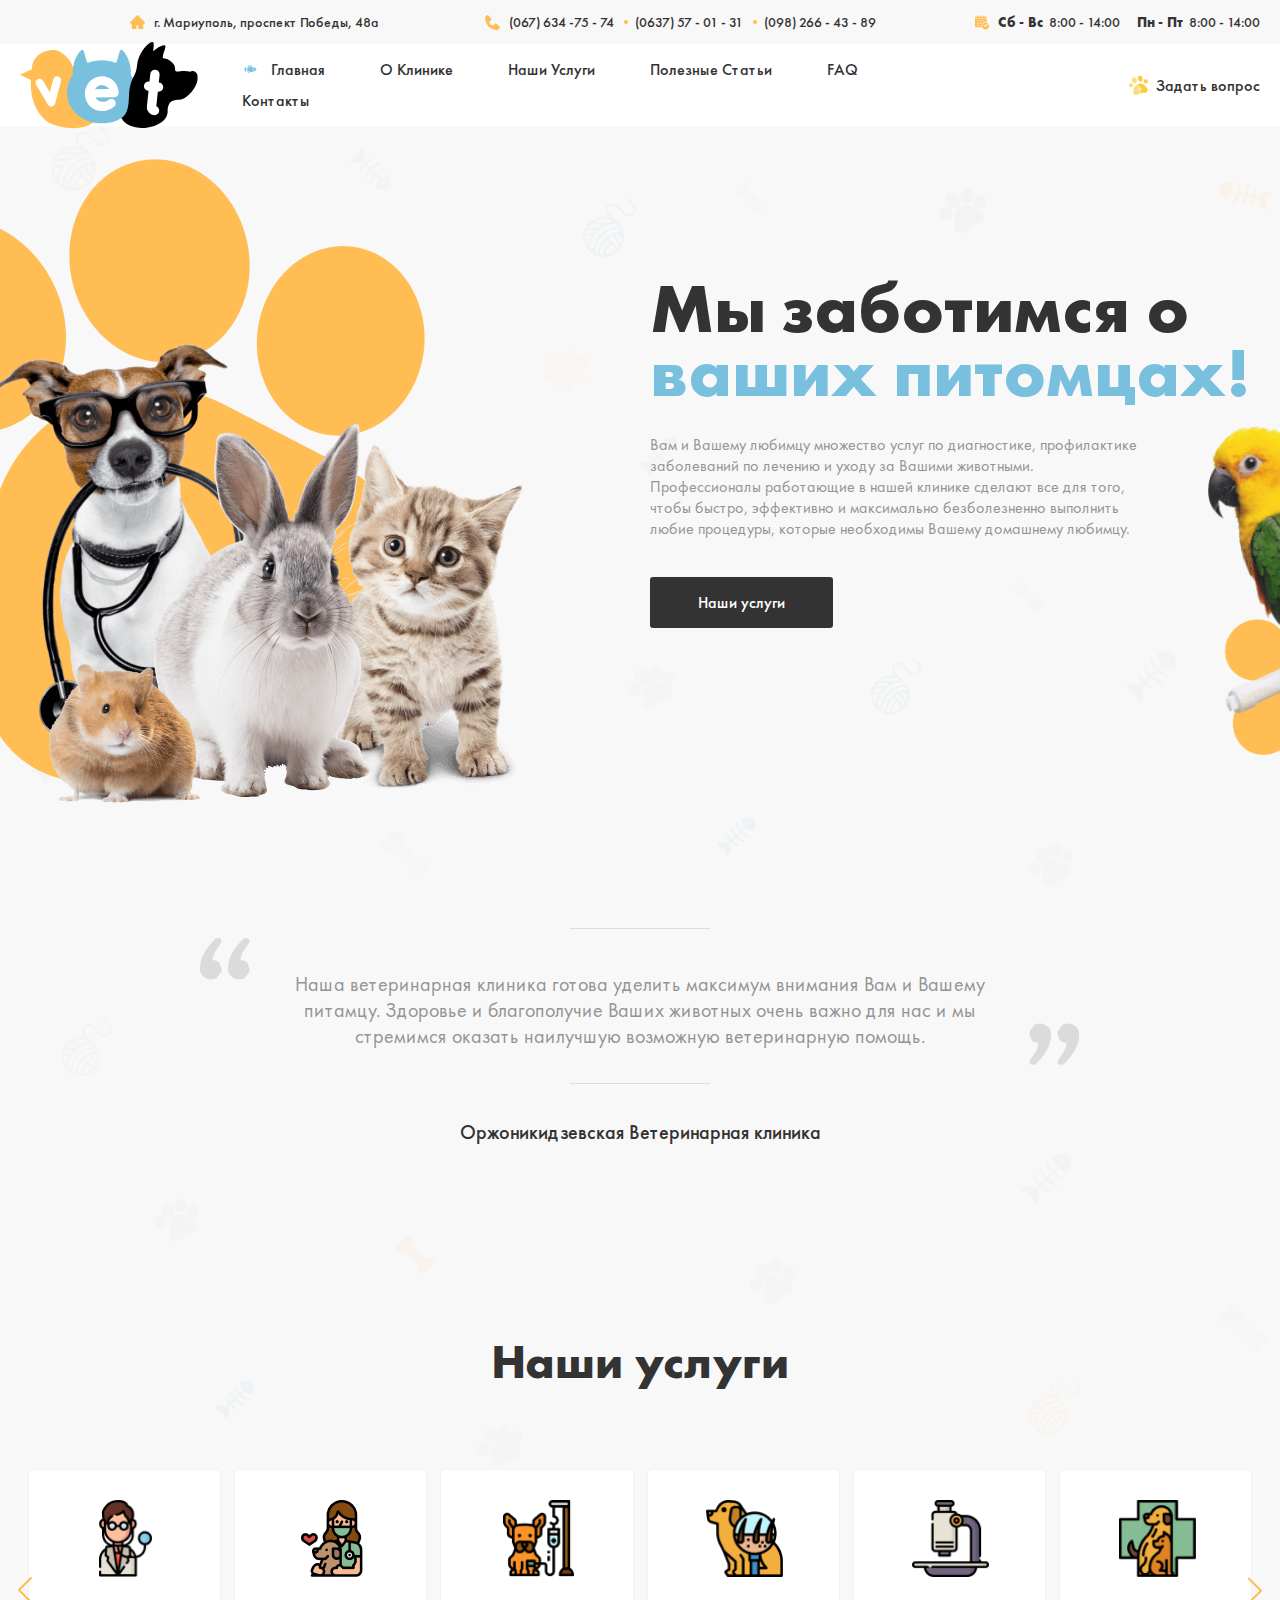
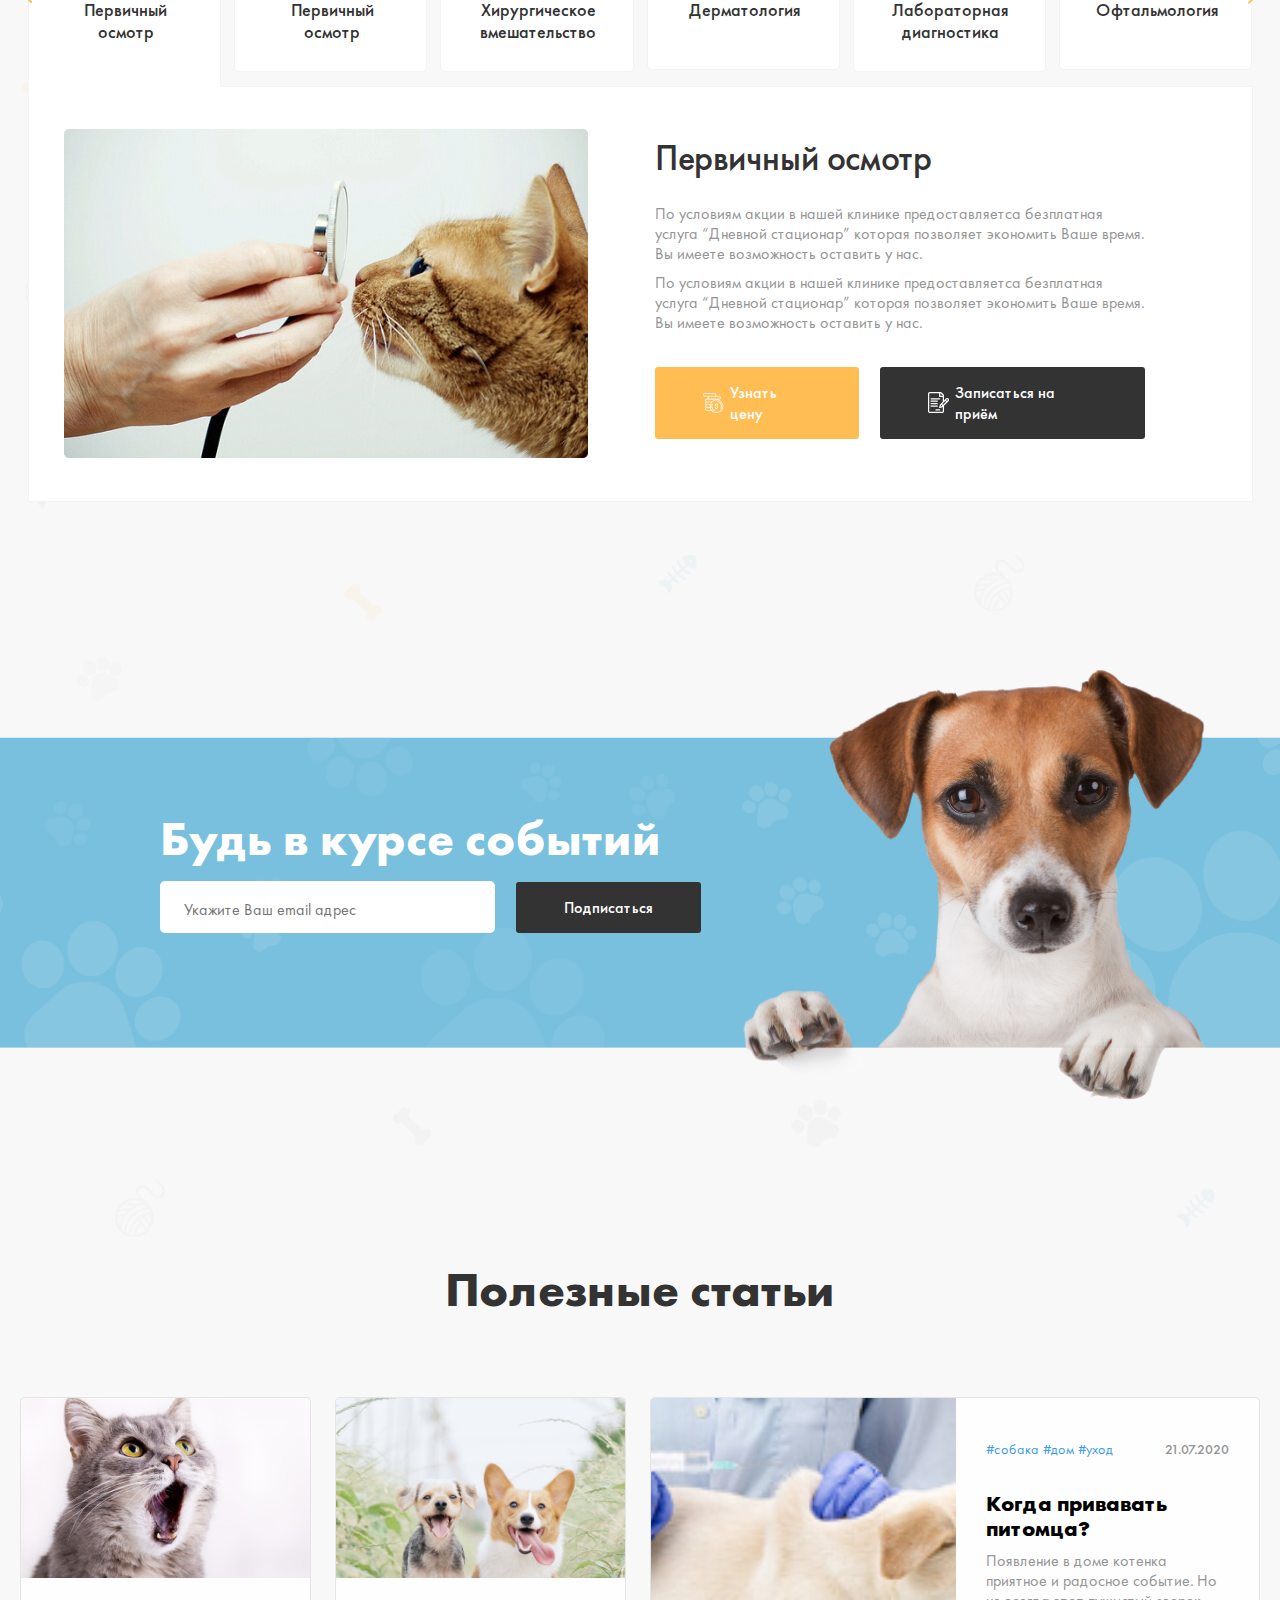
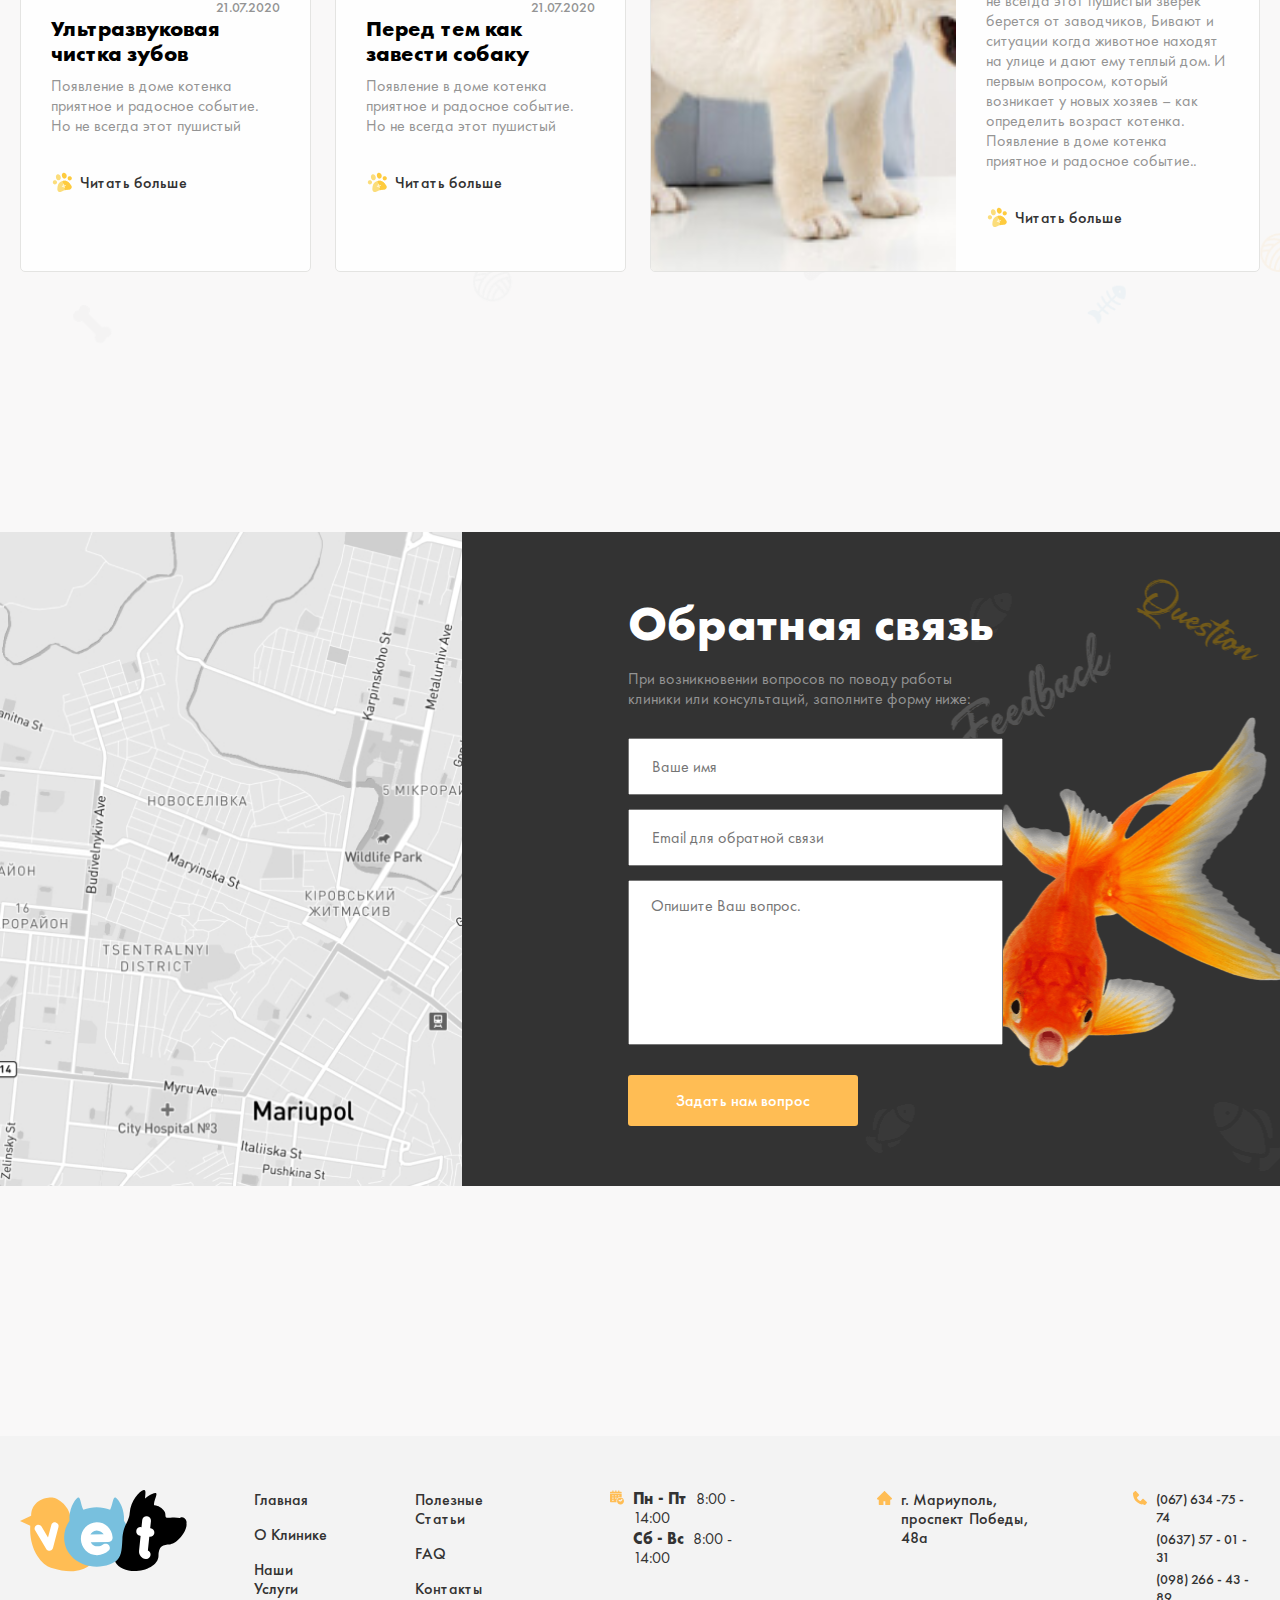
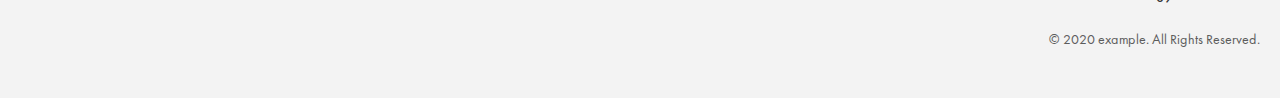
==== commit 98ba342c: "fix header-top phone links before" ====
--- a/index.html
+++ b/index.html
@@ -212,8 +212,8 @@
               <a href="#" class="articles__link">Читать больше</a>
             </div>
           </li>
-          <li class="articles__item articles__item--active">
-            <img class="articles__img" src="./img/run.jpg" alt="run" width="305" height="180"
+          <li class="articles__item ">
+            <img class="articles__img" src="./img/run.jpg" alt="run" height="180"
               srcset="./img/run.jpg 1x, ./img/run@2x.jpg 2x">
             <div class="articles__info">
               <div class="article__details">
@@ -233,7 +233,7 @@
               <a href="#" class="articles__link">Читать больше</a>
             </div>
           </li>
-          <li class="articles__item ">
+          <li class="articles__item articles__item--active">
             <img class="articles__img" src="./img/kuchuk-dori.jpg" alt="kuchuk dori " width="305" height="180"
               srcset="./img/kuchuk-dori.jpg 1x, ./img/kuchuk-dori@2x.jpg 2x">
             <div class="articles__info">
--- a/css/style.css
+++ b/css/style.css
@@ -118,6 +118,8 @@
 }
 .header__top-tel-item {
   margin-left: 9px;
+  display: flex;
+  align-items: center;
 }
 .phone-link {
   text-decoration: none;
@@ -125,8 +127,6 @@
   font-weight: 500;
   font-size: 14px;
   line-height: 18px;
-  display: flex;
-  align-items: center;
 }
 .phone-link:hover {
   color: #ffbd54;
@@ -134,7 +134,7 @@
 .phone-link:active {
   opacity: 0.6;
 }
-.header__top-tel-item:not(:first-child) .phone-link::before {
+.header__top-tel-item:not(:first-child)::before {
   content: "";
   width: 5px;
   height: 5px;
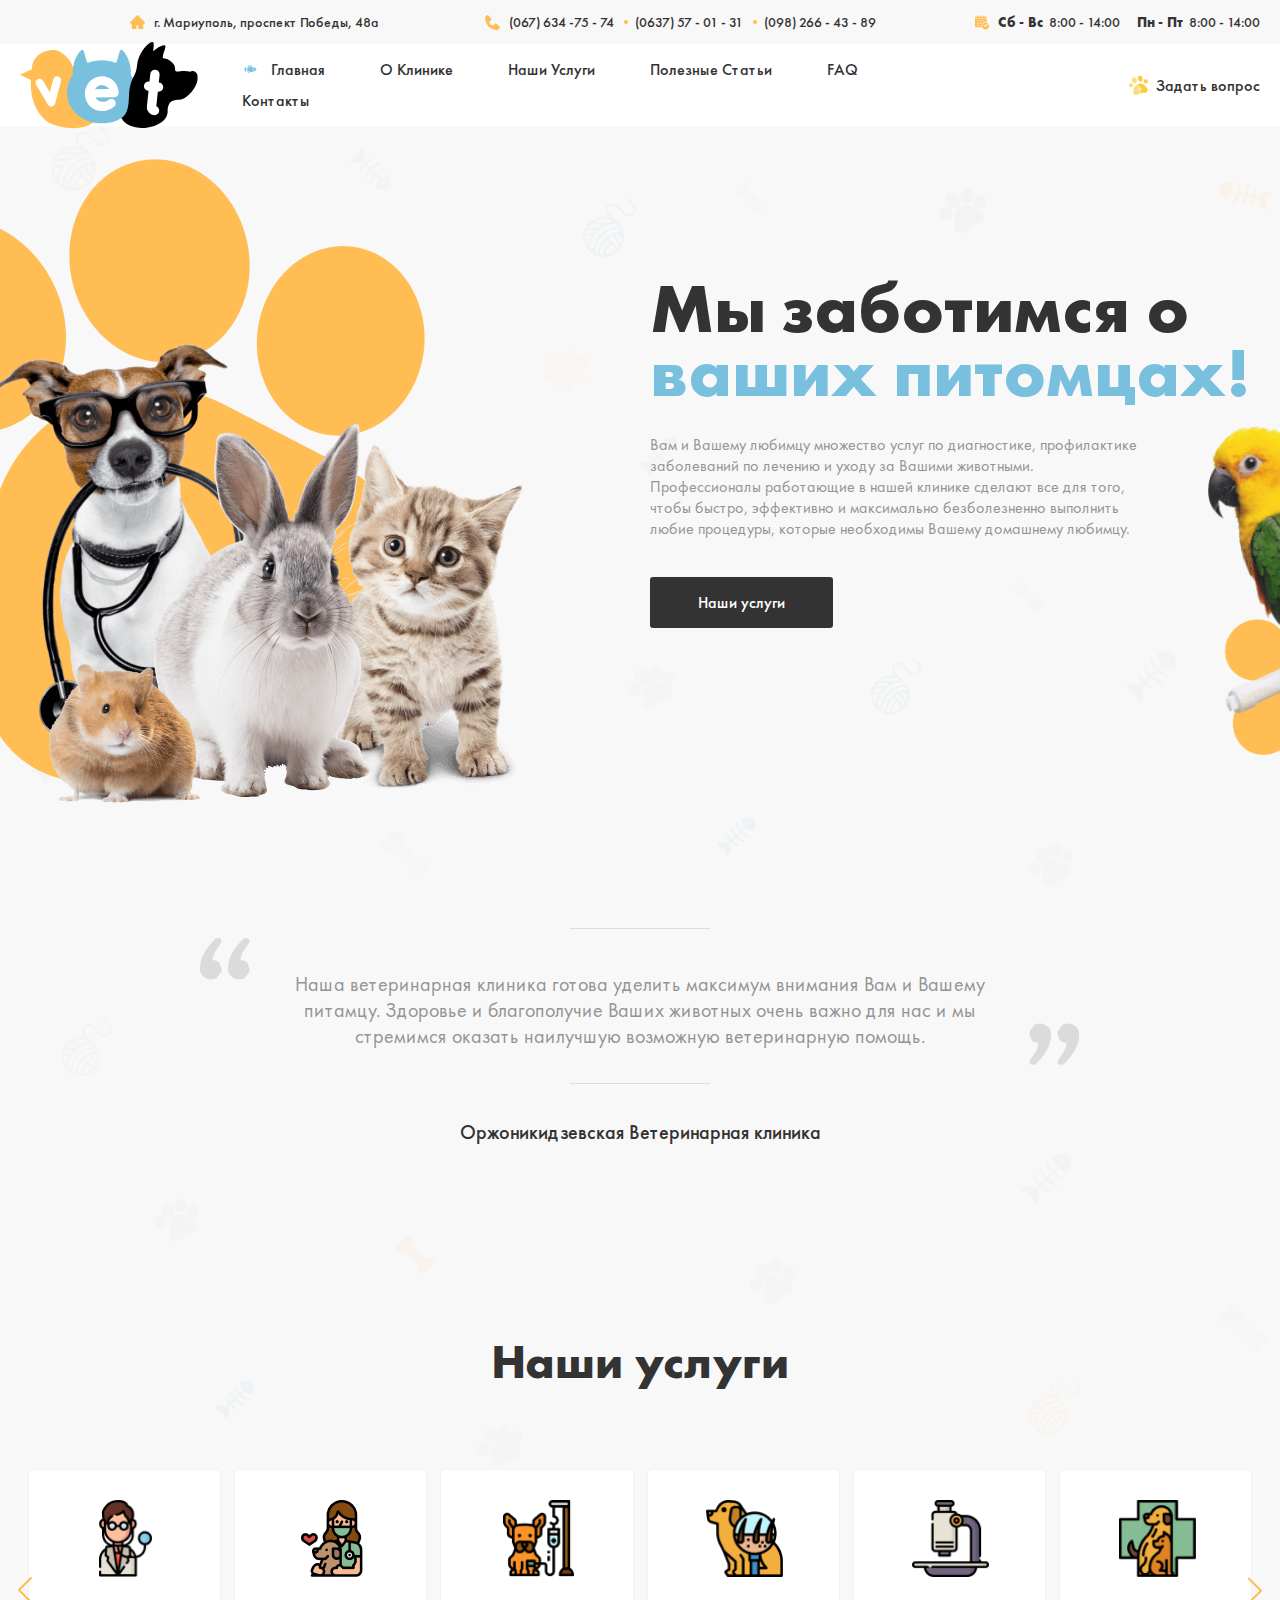
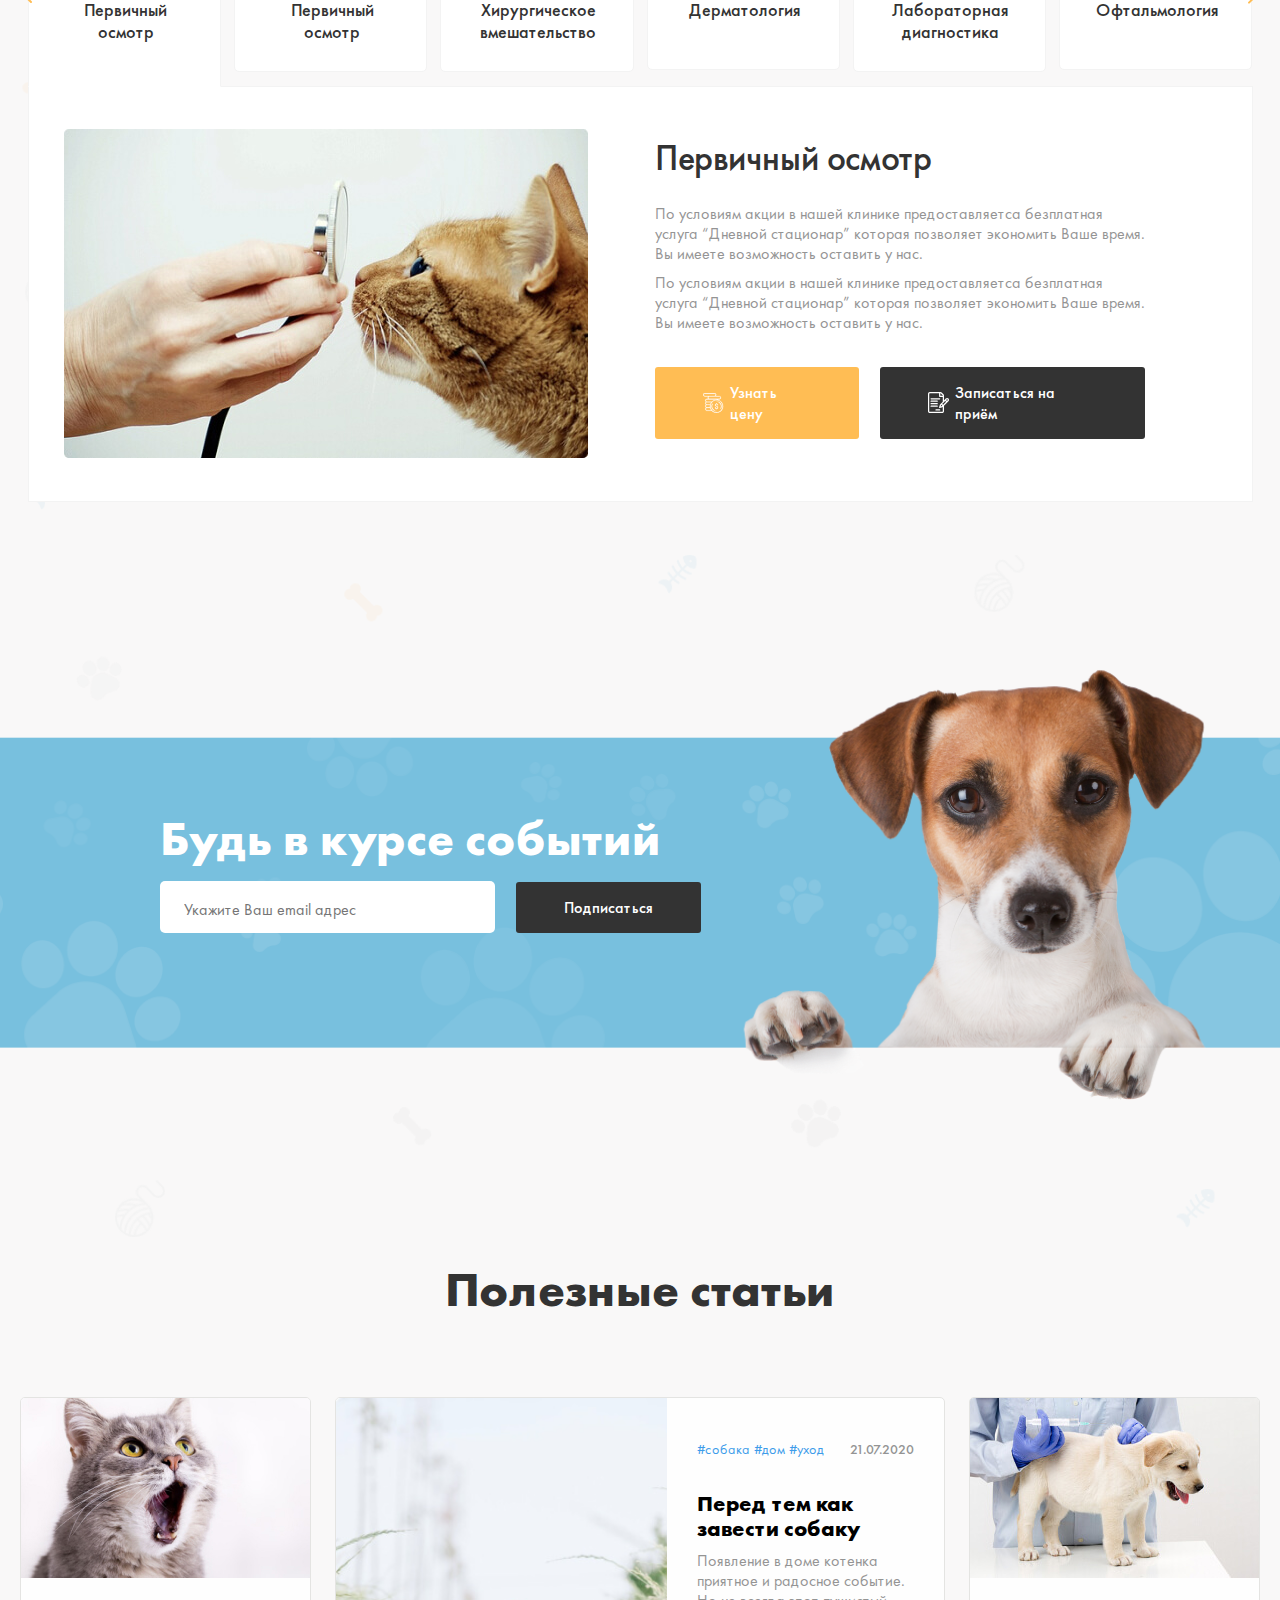
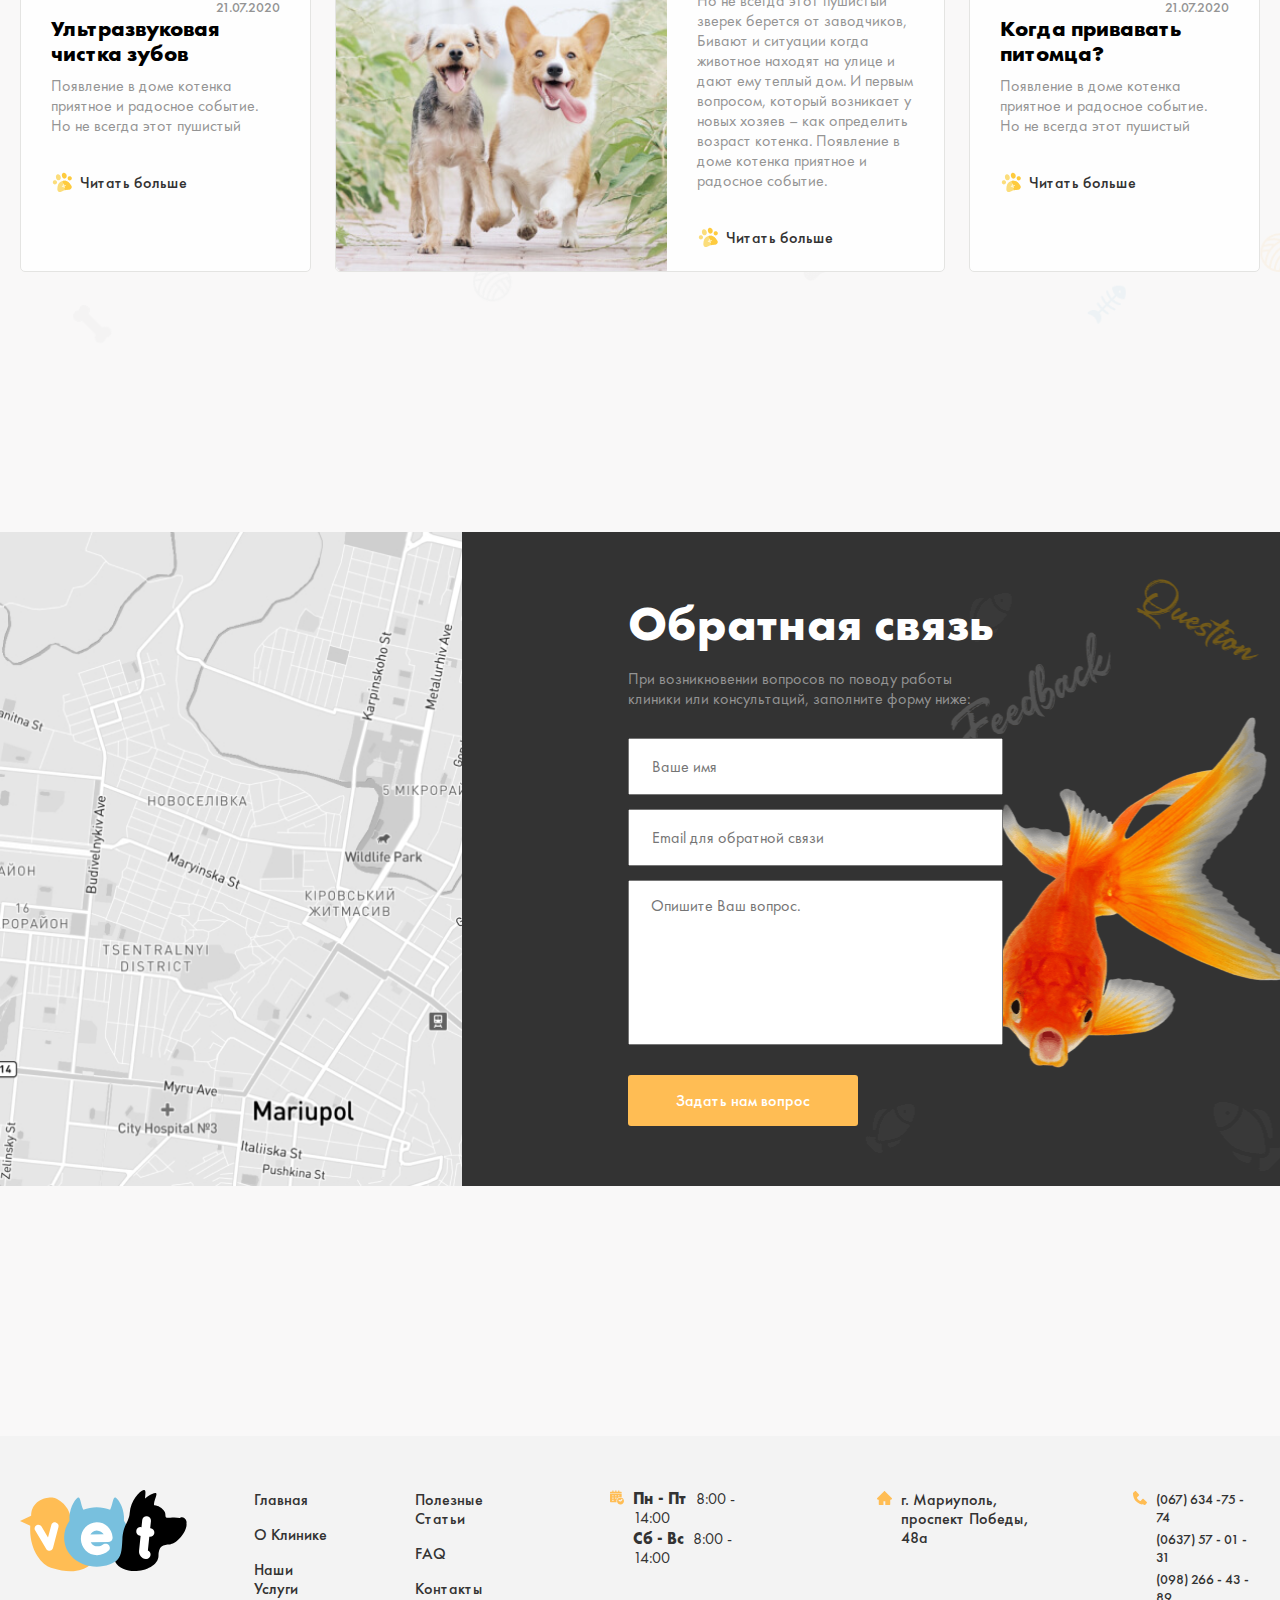
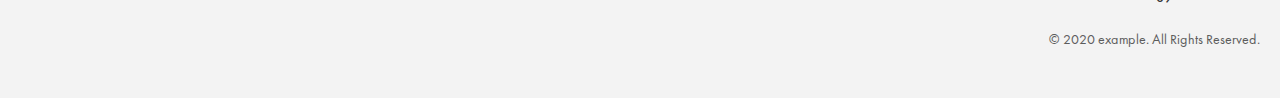
==== commit b4de80e0: "change active item in articles list 2" ====
--- a/index.html
+++ b/index.html
@@ -212,7 +212,7 @@
               <a href="#" class="articles__link">Читать больше</a>
             </div>
           </li>
-          <li class="articles__item ">
+          <li class="articles__item articles__item--active">
             <img class="articles__img" src="./img/run.jpg" alt="run" height="180"
               srcset="./img/run.jpg 1x, ./img/run@2x.jpg 2x">
             <div class="articles__info">
@@ -233,7 +233,7 @@
               <a href="#" class="articles__link">Читать больше</a>
             </div>
           </li>
-          <li class="articles__item articles__item--active">
+          <li class="articles__item ">
             <img class="articles__img" src="./img/kuchuk-dori.jpg" alt="kuchuk dori " width="305" height="180"
               srcset="./img/kuchuk-dori.jpg 1x, ./img/kuchuk-dori@2x.jpg 2x">
             <div class="articles__info">
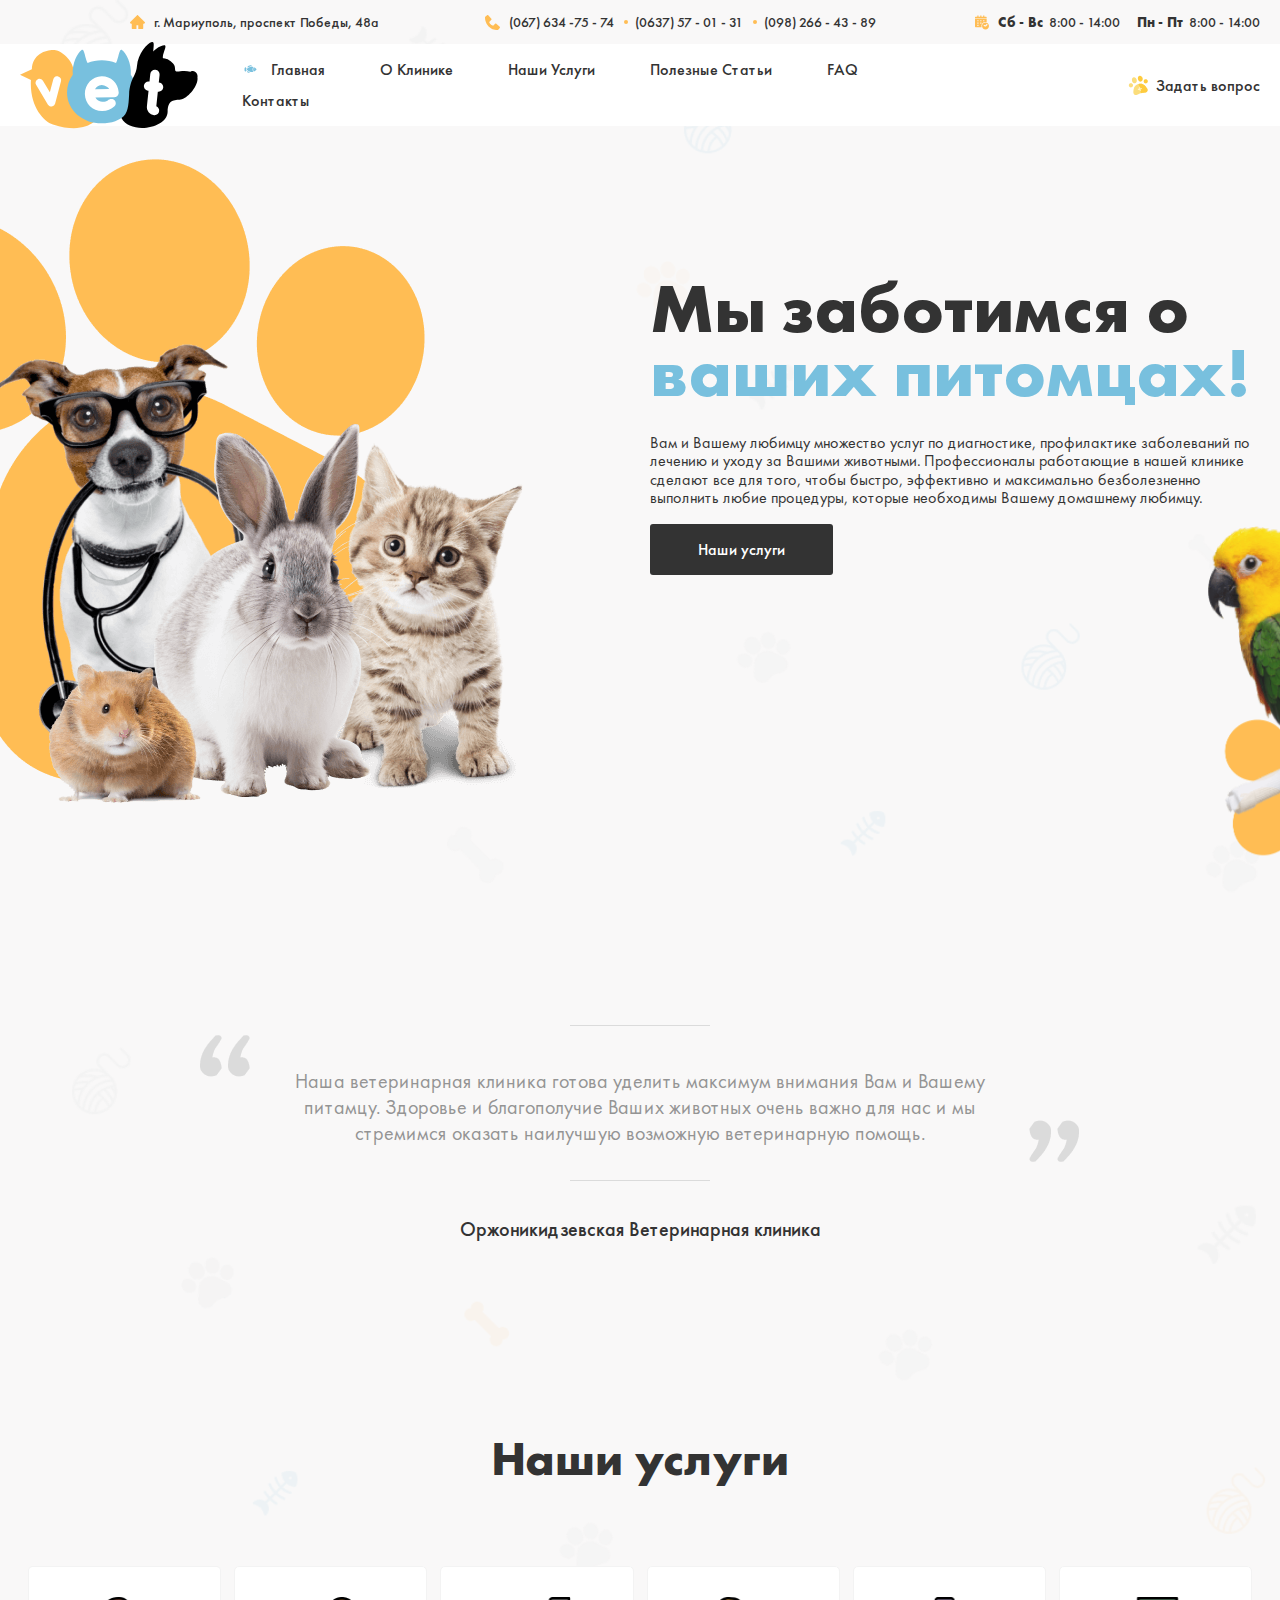
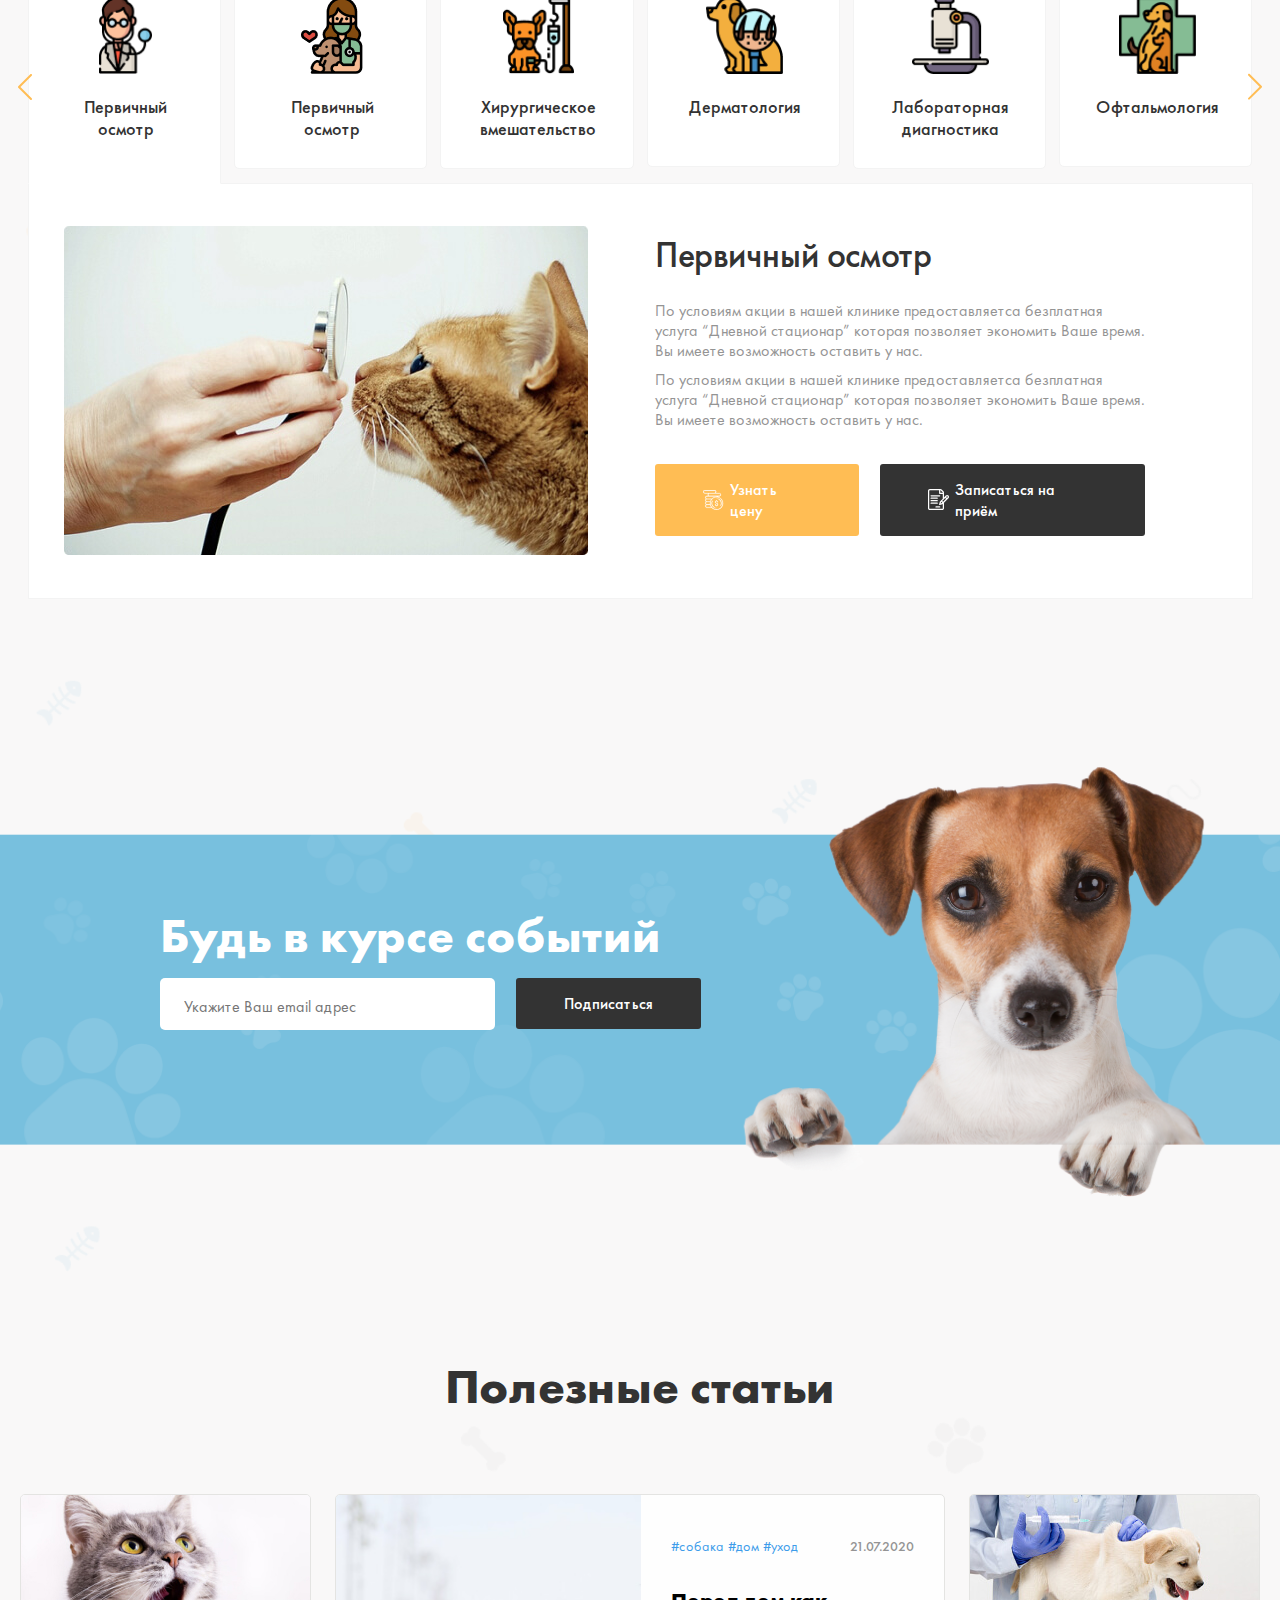
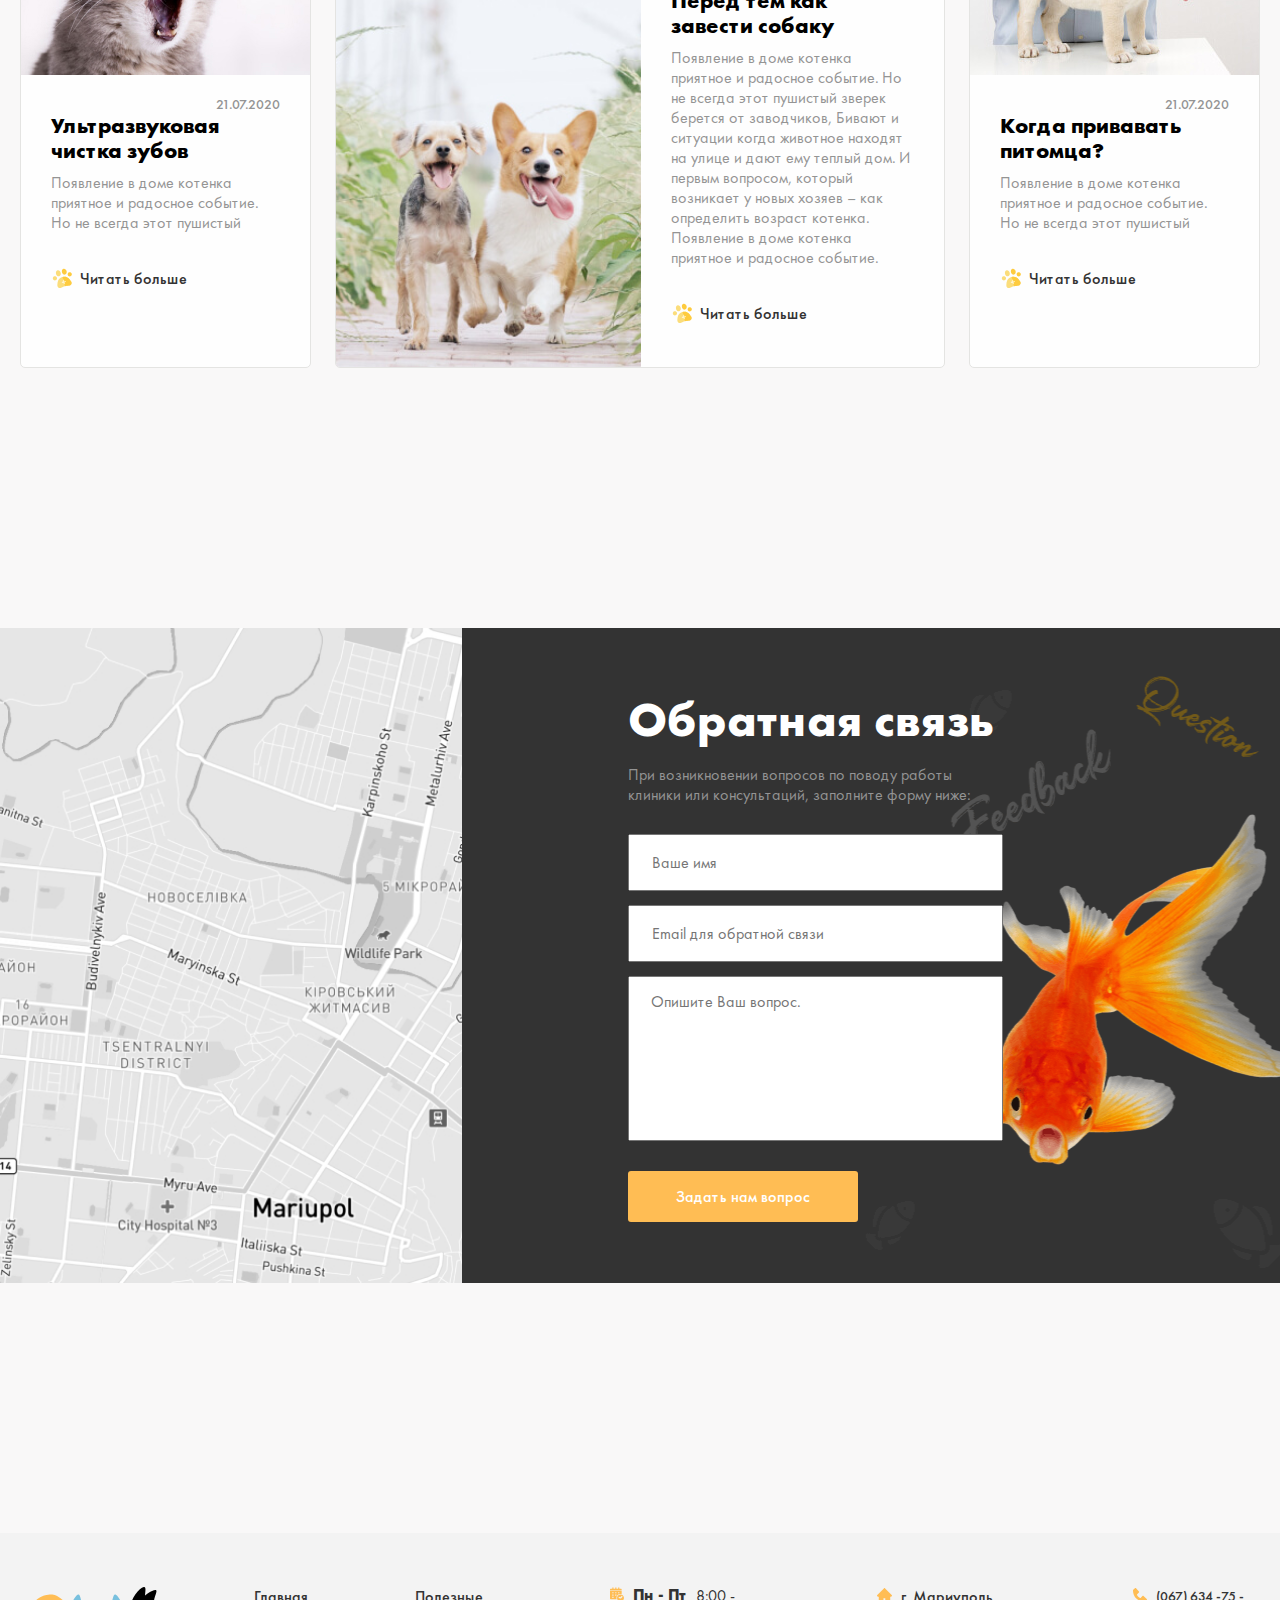
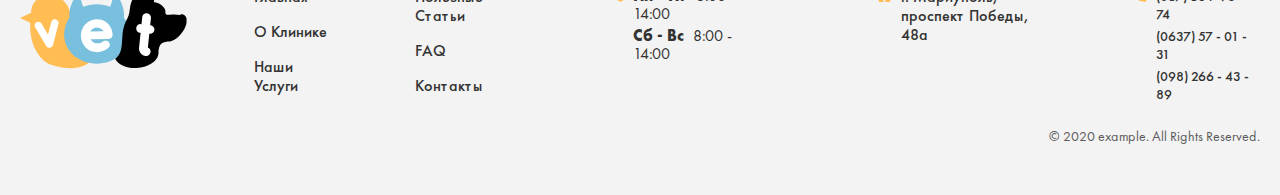
==== commit f24749b7: "add services html" ====
--- a/index.html
+++ b/index.html
@@ -60,7 +60,7 @@
               <a class="nav__link" href="#">О Клинике</a>
             </li>
             <li class="nav__item">
-              <a class="nav__link" href="#">Наши Услуги</a>
+              <a class="nav__link" href="services.html">Наши Услуги</a>
             </li>
             <li class="nav__item">
               <a class="nav__link" href="#">Полезные Статьи</a>
@@ -213,7 +213,7 @@
             </div>
           </li>
           <li class="articles__item articles__item--active">
-            <img class="articles__img" src="./img/run.jpg" alt="run" height="180"
+            <img class="articles__img" src="./img/run.jpg" alt="run" height="180" width="305"
               srcset="./img/run.jpg 1x, ./img/run@2x.jpg 2x">
             <div class="articles__info">
               <div class="article__details">
@@ -294,7 +294,7 @@
             <a class="nav__link-footer" href="#">О Клинике</a>
           </li>
           <li class="nav__item-footer">
-            <a class="nav__link-footer" href="#">Наши Услуги</a>
+            <a class="nav__link-footer" href="services.html">Наши Услуги</a>
           </li>
         </ul>
         <ul class="nav__list-foter">
--- a/css/style.css
+++ b/css/style.css
@@ -43,6 +43,8 @@
   font-size: 16px;
   color: #333;
   background-color: #f9f8f8;
+  background-image: url("../img/bg.png");
+  background-size: cover;
 }
 img {
   max-width: 100%;
@@ -292,22 +294,16 @@
   background-position: center center;
   background-size: contain;
 }
-/* main */
-.main {
-  background-image: url("../img/bg.png");
-  background-size: cover;
-}
-
 /* .intro */
 .intro {
   padding-top: 150px;
-  padding-bottom: 200px;
+  padding-bottom: 350px;
   background-image: url("../img/body-bg-left.png"),
     url("../img/body-bg-right.png");
   background-repeat: no-repeat;
   background-size: 870px 835px, 320px 430px;
   background-position: left calc(50% - 520px) top -100px,
-    right calc(50% - 700px) top 300px;
+    right calc(50% - 700px) top 400px;
 }
 .intro__info {
   width: 610px;
@@ -324,7 +320,7 @@
 .intro__header-span {
   color: #78c0de;
 }
-.intro_desc {
+.intro__desc {
   font-weight: normal;
   font-size: 16px;
   line-height: 21px;
@@ -367,6 +363,84 @@
   background-color: #ffbd54;
 }
 
+/* services intro */
+.services-intro {
+  padding-top: 100px;
+  padding-bottom: 100px;
+  background-image: url("../img/services-intro.png");
+  background-repeat: no-repeat;
+  background-size: 435px 435px;
+  background-position: right center;
+}
+.services-intro__desc {
+  margin-bottom: 0;
+}
+
+/* services-services */
+
+.services-services {
+  padding-bottom: 150px;
+  padding-top: 50px;
+}
+.services-services__list {
+  margin-top: 0;
+  margin-bottom: 0;
+  padding-left: 0;
+  list-style: none;
+  display: flex;
+  flex-wrap: wrap;
+  margin-right: -30px;
+}
+.services-services__item {
+  width: 305px;
+  padding: 55px;
+  padding-bottom: 45px;
+  padding-right: 22px;
+  background: #ffffff;
+  border-radius: 5px 5px 0px 0px;
+  transition: filter 0.3s ease;
+  margin-top: 16px;
+  margin-bottom: 16px;
+  margin-right: 30px;
+}
+.services-services__item:hover {
+  filter: drop-shadow(0px 4px 20px rgba(0, 0, 0, 0.2));
+}
+.services-services__item::before {
+  content: "";
+  width: 100%;
+  height: 76px;
+  display: block;
+  background-image: url("../img/doctor.png");
+  background-repeat: no-repeat;
+  margin-bottom: 20px;
+  background-size: contain;
+}
+.service__title {
+  margin-top: 0;
+  margin-bottom: 14px;
+  font-weight: 600;
+  font-size: 32px;
+  line-height: 34px;
+  color: #333333;
+}
+
+.service__desc {
+  margin-top: 0;
+  margin-bottom: 26px;
+}
+
+.btn-services {
+  background-color: #78c0de;
+}
+.btn-services:hover {
+  background-color: #000000;
+}
+.services-services__item:nth-child(even) .btn-services {
+  background-color: #ffbd54;
+}
+
+/* .reviews */
 .reviews {
   padding-top: 100px;
   padding-bottom: 140px;
